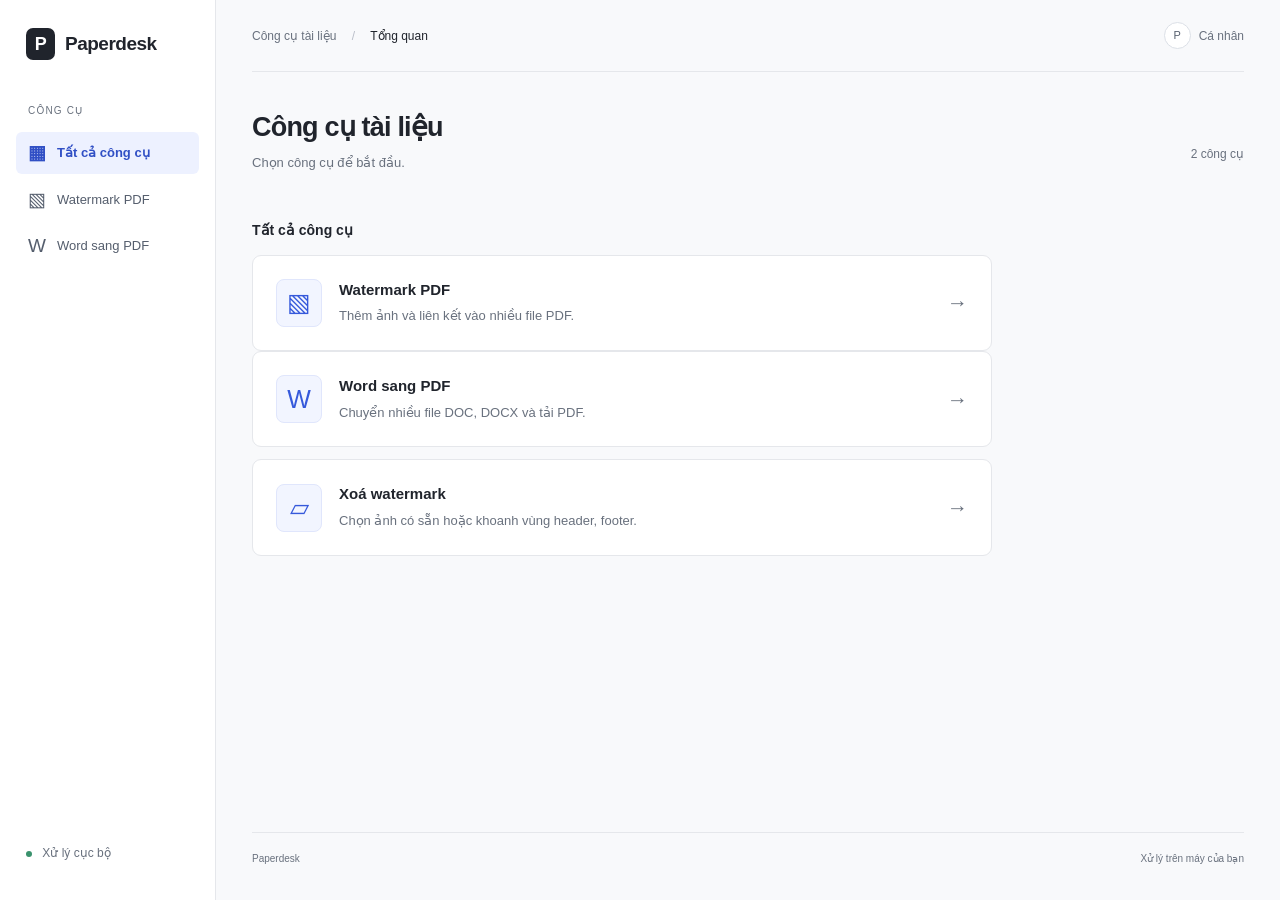
==== templates/index.html @ ab358ba9 "feat: add local batch Word to PDF conversion" ====
<!doctype html>
<html lang="vi"><head><meta charset="utf-8"><meta name="viewport" content="width=device-width, initial-scale=1"><title>Paperdesk · Công cụ tài liệu</title><link rel="stylesheet" href="/static/style.css"></head>
<body><aside class="sidebar"><a class="brand" href="/"><span class="brand-mark">P</span><span>Paperdesk</span></a><div class="workspace">CÔNG CỤ</div><button id="nav-home" class="nav active"><span class="nav-icon">▦</span><span>Tất cả công cụ</span></button><button id="nav-watermark" class="nav"><span class="nav-icon">▧</span><span>Watermark PDF</span></button><button id="nav-word" class="nav"><span class="nav-icon">W</span><span>Word sang PDF</span></button><div class="side-bottom"><span class="dot"></span> Xử lý cục bộ</div></aside>
<main><header><span>Công cụ tài liệu <b>/</b> <span id="breadcrumb">Tổng quan</span></span><span class="local"><span class="avatar">P</span> Cá nhân</span></header>
<section id="dashboard"><div class="page-heading"><div><h1>Công cụ tài liệu</h1><p class="intro">Chọn công cụ để bắt đầu.</p></div><span class="count-label">2 công cụ</span></div><div class="section-title"><h2>Tất cả công cụ</h2></div><div class="tools"><button class="tool ready" id="open-watermark"><span class="tool-icon">▧</span><div class="tool-description"><h3>Watermark PDF</h3><p>Thêm ảnh và liên kết vào nhiều file PDF.</p></div><span class="tool-link" aria-hidden="true">→</span></button><button class="tool ready" id="open-word"><span class="tool-icon">W</span><div class="tool-description"><h3>Word sang PDF</h3><p>Chuyển nhiều file DOC, DOCX và tải PDF.</p></div><span class="tool-link" aria-hidden="true">→</span></button><a class="tool ready" href="/remove-watermark" style="margin-top:12px;text-decoration:none"><span class="tool-icon">▱</span><div class="tool-description"><h3>Xoá watermark</h3><p>Chọn ảnh có sẵn hoặc khoanh vùng header, footer.</p></div><span class="tool-link">→</span></a></div></section>
<section id="editor" hidden><button id="back" class="back">← Công cụ</button><h1>Watermark PDF</h1><p class="intro">Thêm watermark vào nhiều tài liệu trong một lần.</p><form id="watermark-form"><div class="editor-grid"><div class="left-stack"><div class="panel"><div class="panel-title"><span class="step">1</span><h2>Thêm tài liệu</h2><span id="file-count">Chưa có file</span></div><label class="drop" id="dropzone"><span class="upload-icon">↥</span><strong>Thả file PDF vào đây</strong><span>hoặc <u>chọn từ máy tính</u></span><small>Tối đa 100 PDF · 195 MB</small><input type="file" id="pdfs" accept="application/pdf,.pdf" multiple></label><div id="file-list" class="file-list"></div></div><div class="panel"><div class="panel-title"><span class="step">2</span><h2>Nội dung watermark</h2></div>
<div class="type-switch" role="group" aria-label="Loại watermark"><label><input type="radio" name="kind" value="image" checked> Ảnh / logo</label><label><input type="radio" name="kind" value="text"> Chữ</label></div>
<div id="text-settings" hidden><label class="field-label">Nội dung chữ<textarea name="text" rows="3" maxlength="300" placeholder="Ví dụ: TÀI LIỆU NỘI BỘ">tailieuchuan.vn</textarea></label><small>Tối đa 300 ký tự, 5 dòng. Hỗ trợ dấu tiếng Việt.</small><div class="fields text-options"><label>Kiểu chữ<select name="font"><option value="sans">Arial · Không chân</option><option value="serif">Times New Roman · Có chân</option><option value="mono">Courier New · Đơn cách</option></select></label><label>Độ đậm<select name="bold"><option value="false">Thông thường</option><option value="true">In đậm</option></select></label></div></div>
<div id="image-settings"><label class="image-upload"><span id="logo-placeholder">◈</span><img id="logo-thumb" alt="Ảnh watermark đã chọn" hidden><div><strong id="logo-name">Chọn ảnh watermark</strong><small>PNG, JPG, WebP · Tối đa 15 MB</small></div><input type="file" id="watermark" accept="image/png,image/jpeg,image/webp"></label><label class="check-row"><input type="checkbox" id="tint-toggle"> Đổi ảnh thành một màu <small>Giữ độ trong suốt của ảnh; không xóa nền JPG.</small></label></div>
<div class="fields color-row"><label>Màu watermark<input type="color" name="color" value="#808080"></label><div class="color-hint" id="color-hint">Màu dùng cho chữ hoặc ảnh bật đổi màu.</div></div></div><div class="panel"><div class="panel-title"><span class="step">3</span><h2>Tùy chỉnh watermark</h2><button type="button" id="reset" class="text-button">Đặt lại</button></div><div class="quick-recipes"><button type="button" id="recipe-diagonal">↗ Chữ nghiêng lặp như ảnh mẫu</button><button type="button" id="recipe-footer">▤ Logo chân trang</button></div>
<div class="fields"><label>Kiểu phân bố<select name="layout"><option value="single">Một watermark / trang</option><option value="tile">Lặp so le phủ trang</option></select></label><label>Lớp hiển thị<select name="layer"><option value="above">Trên nội dung</option><option value="below">Dưới nội dung</option></select></label>
<div class="full"><span class="field-label">Vị trí neo (watermark đơn)</span><div class="anchor-grid" role="group" aria-label="Vị trí watermark"><button type="button" data-position="top-left" aria-label="Trên trái" aria-pressed="false">↖</button><button type="button" data-position="top" aria-label="Trên giữa" aria-pressed="false">↑</button><button type="button" data-position="top-right" aria-label="Trên phải" aria-pressed="false">↗</button><button type="button" data-position="center-left" aria-label="Giữa trái" aria-pressed="false">←</button><button type="button" data-position="center" aria-label="Chính giữa" aria-pressed="false">●</button><button type="button" data-position="center-right" aria-label="Giữa phải" aria-pressed="false">→</button><button type="button" data-position="bottom-left" aria-label="Dưới trái" aria-pressed="false">↙</button><button type="button" data-position="bottom" aria-label="Dưới giữa" aria-pressed="true">↓</button><button type="button" data-position="bottom-right" aria-label="Dưới phải" aria-pressed="false">↘</button></div><input type="hidden" name="position" value="bottom"></div>
<label>Chiều rộng tối đa <output id="width-value">50%</output><input name="width" type="range" min="5" max="95" value="50"></label><label>Chiều cao tối đa <output id="height-value">10%</output><input name="height" type="range" min="1" max="80" value="10"></label>
<label>Độ trong suốt <output id="transparency-value">0%</output><input id="transparency" type="range" min="0" max="100" value="0"><input type="hidden" name="opacity" value="100"><small>0%: rõ hoàn toàn · 100%: ẩn hoàn toàn.</small></label>
<label>Góc nghiêng <output id="angle-value">0°</output><input name="angle" type="range" min="-180" max="180" step="1" value="0"><small>Góc dương: nghiêng lên về bên phải.</small></label>
<label>Dịch ngang (% trang)<input name="offset_x" type="number" min="-45" max="45" value="0" required><small>Âm: sang trái · Dương: sang phải.</small></label><label>Dịch dọc (% trang)<input name="offset_y" type="number" min="-45" max="45" value="0" required><small>Âm: lên trên · Dương: xuống dưới.</small></label>
<label>Cách mép trang (pt)<input name="margin" type="number" min="0" max="150" value="20" required></label><label>Tiền tố tên file<input name="prefix" value="[tailieuonthi.org]" maxlength="80"></label>
<div class="full fields" id="tile-settings" hidden><label>Khoảng trống ngang (% trang)<input name="spacing_x" type="number" min="5" max="100" value="20" required></label><label>Khoảng trống dọc (% trang)<input name="spacing_y" type="number" min="5" max="100" value="15" required></label></div>
<small class="full">Kích thước tính theo khung bao sau khi xoay, giữ tỷ lệ. Watermark đơn được giữ trong trang; chế độ lặp có thể cắt ở mép như ảnh mẫu. Lớp dưới có thể bị nền trắng/ảnh scan che khuất.</small>
<label>Trang áp dụng<select name="pages"><option value="all">Tất cả các trang</option><option value="odd">Trang lẻ (1, 3, 5…)</option><option value="even">Trang chẵn (2, 4, 6…)</option><option value="custom">Khoảng trang tùy chọn</option></select></label><label id="page-range-label" hidden>Khoảng trang<input name="page_range" placeholder="1-3, 5, 8-10" maxlength="300"><small>Đánh số từ 1 theo thứ tự PDF.</small></label><label class="full">Liên kết khi bấm vào watermark <span class="optional">Tùy chọn</span><input name="link" type="url" value="https://tailieuonthi.org/" placeholder="https://website-cua-ban.vn"><small>Để trống nếu không cần gắn liên kết.</small></label></div></div>
<div class="panel"><div class="panel-title"><h2>Mẫu watermark đã lưu</h2><span class="badge">Lưu trên máy</span></div><p class="preset-intro">Lưu cả cấu hình và logo để dùng lại. Không lưu file PDF.</p><div class="preset-controls"><select id="preset-select" aria-label="Mẫu watermark"><option value="">Chọn mẫu đã lưu…</option></select><button type="button" id="preset-apply" class="secondary">Áp dụng</button></div><label class="field-label">Tên mẫu<input id="preset-name" maxlength="80" placeholder="Ví dụ: Tài liệu ôn thi · chữ nghiêng"></label><div class="preset-actions"><button type="button" id="preset-save" class="secondary">Lưu mẫu mới</button><button type="button" id="preset-update" class="secondary">Cập nhật mẫu</button><button type="button" id="preset-delete" class="secondary danger">Xóa mẫu</button></div><div class="preset-actions"><button type="button" id="preset-export" class="text-button">↓ Xuất mẫu JSON</button><label class="import-label">↑ Nhập mẫu JSON<input type="file" id="preset-import" accept="application/json,.json"></label></div><small>Tối đa 30 mẫu · Kho mẫu tối đa 64 MB. Xóa mẫu không ảnh hưởng PDF đã xuất.</small></div>
</div><div class="right-stack"><div class="panel preview-panel"><div class="panel-title"><h2>Xem trước</h2><span class="preview-tag">PDF</span></div><div class="preview-controls"><select id="preview-file" aria-label="File xem trước"><option value="">Chưa chọn PDF</option></select><input id="page-number" type="number" min="1" value="1" aria-label="Trang xem trước"><button type="button" id="preview-button" class="secondary">Xem</button></div><div class="preview-area" id="preview-area"><div id="preview-empty"><p>Chưa có bản xem trước</p><small>Chọn PDF và watermark, sau đó bấm Xem.</small></div><img id="preview-image" alt="Trang PDF sau khi thêm watermark" hidden></div><small id="preview-note">Xem trước sử dụng đúng cấu hình xuất file.</small></div><div class="export-panel"><p>Áp dụng theo phạm vi trang đã chọn. File gốc được giữ nguyên.</p><button id="process-button" type="submit" class="primary">Xử lý & tải ZIP <span aria-hidden="true">↓</span></button><small>PDF có mật khẩu hoặc chữ ký số sẽ được báo lỗi riêng.</small></div></div></div><progress id="job-progress" max="1" value="0" aria-label="Số file đã hoàn tất" hidden style="width:100%;height:20px;margin-top:24px"></progress><div id="status" role="status" aria-live="polite" hidden></div><div id="results" class="panel" hidden></div></form></section><section id="word-editor" hidden><button id="word-back" class="back">← Công cụ</button><h1>Word sang PDF</h1><p class="intro">Chuyển một hoặc nhiều tài liệu Word thành PDF trên máy của bạn.</p><div class="panel"><div class="panel-title"><h2>Tài liệu Word</h2><span id="word-count">Chưa chọn file</span></div><p id="word-engine" role="status">Đang kiểm tra bộ chuyển đổi…</p><label class="drop" id="word-drop"><span class="upload-icon">↥</span><strong>Kéo file Word vào đây</strong><span>hoặc <u>Chọn file</u></span><small>DOC, DOCX · Tối đa 100 file · 195 MB</small><input type="file" id="word-files" accept=".doc,.docx" multiple></label><div id="word-list" class="file-list"></div><button id="word-clear" class="secondary" type="button">Bỏ tất cả</button></div><div class="export-panel"><p>File gốc được giữ nguyên. Bố cục có thể thay đổi nếu máy thiếu font của tài liệu.</p><button id="word-start" class="primary" type="button" disabled>Chuyển sang PDF ↓</button><p id="word-status" role="status" aria-live="polite"></p><progress id="word-progress" max="1" value="0" aria-label="File Word đã xử lý" hidden style="width:100%"></progress><div id="word-results" class="file-list"></div><div id="word-downloads" class="preset-actions"></div></div></section><footer><span>Paperdesk</span><span>Xử lý trên máy của bạn</span></footer></main><script src="/static/app.js"></script><script src="/static/word.js"></script></body></html>
---- static/style.css ----
:root{--ink:#20242c;--muted:#69717e;--line:#e5e7eb;--bg:#f8f9fb;--accent:#3659db}*{box-sizing:border-box}[hidden]{display:none!important}body{margin:0;background:var(--bg);color:var(--ink);font:14px -apple-system,BlinkMacSystemFont,"Segoe UI",sans-serif;line-height:1.5}button,input,select{font:inherit}button{cursor:pointer}button:disabled{opacity:.55;cursor:wait}a{color:var(--accent)}button,a,input,select{touch-action:manipulation}button:focus-visible,a:focus-visible{outline:3px solid #a7b7f9;outline-offset:3px}.sidebar{position:fixed;inset:0 auto 0 0;width:216px;background:#fff;border-right:1px solid var(--line);padding:28px 16px;display:flex;flex-direction:column;gap:5px}.brand{display:flex;align-items:center;gap:10px;text-decoration:none;color:var(--ink);font-size:19px;font-weight:650;letter-spacing:-.5px;padding:0 10px}.brand-mark{width:29px;height:32px;border-radius:7px;background:var(--ink);color:#fff;display:grid;place-items:center;font-size:18px}.workspace{font-size:10px;letter-spacing:1.2px;color:var(--muted);margin:38px 12px 9px}.nav{border:0;background:none;display:flex;align-items:center;gap:11px;text-align:left;padding:11px 12px;border-radius:6px;color:#555e6d;font-size:13px}.nav-icon{font-size:19px;line-height:1}.nav:hover{background:#f4f5f8}.nav.active{background:#edf1ff;color:#304fc5;font-weight:600}.side-bottom{margin-top:auto;color:var(--muted);font-size:12px;padding:10px}.dot{display:inline-block;width:6px;height:6px;background:#3a926d;border-radius:50%;margin-right:7px}main{margin-left:216px;padding:0 36px;max-width:1800px}header{height:72px;display:flex;justify-content:space-between;align-items:center;border-bottom:1px solid var(--line);color:var(--muted);font-size:12px}header b{font-weight:400;color:#b9bec8;margin:0 12px}#breadcrumb{color:var(--ink)}.local{display:flex;align-items:center;gap:8px;font-size:12px}.avatar{display:grid;place-items:center;width:27px;height:27px;border:1px solid #dce0e7;border-radius:50%;background:#fff;color:#555e6d;font-size:11px}h1{font-size:27px;letter-spacing:-.8px;font-weight:650;line-height:1.3;margin:0 0 8px}h2{font-size:14px;margin:0;font-weight:600}p{margin:0;line-height:1.6}.intro{color:var(--muted);font-size:13px;margin:0 0 25px}#dashboard{padding:38px 0;min-height:calc(100vh - 140px)}.page-heading{display:flex;justify-content:space-between;align-items:center}.count-label{font-size:12px;color:var(--muted)}.section-title{margin:21px 0 14px}.tools{max-width:740px}.tool{display:flex;align-items:center;gap:17px;width:100%;background:#fff;border:1px solid var(--line);border-radius:9px;padding:23px;text-align:left;color:var(--ink);transition:border-color .15s,box-shadow .15s}.tool:hover{border-color:#a8b8ef;box-shadow:0 3px 12px #20242c08}.tool-icon{width:46px;height:48px;display:grid;place-items:center;border:1px solid #e0e6fc;border-radius:8px;color:var(--accent);background:#f2f5ff;font-size:25px}.tool h3{font-size:15px;margin:0 0 5px;font-weight:600}.tool p{font-size:13px;color:var(--muted)}.tool-link{margin-left:auto;font-size:21px;color:var(--muted)}#editor{padding:24px 0}.back{background:none;border:0;color:var(--muted);font-size:12px;padding:0;margin:0 0 19px}.back:hover{color:var(--accent)}.editor-grid{display:grid;grid-template-columns:minmax(320px,.95fr) minmax(360px,1.2fr);gap:24px;align-items:start}.left-stack,.right-stack{display:flex;flex-direction:column;gap:16px}.right-stack{position:sticky;top:20px}.panel{border:1px solid var(--line);background:#fff;border-radius:9px;padding:20px}.panel-title{display:flex;align-items:center;gap:9px;margin-bottom:17px}.panel-title>span:last-child:not(.step){margin-left:auto;font-size:11px;color:var(--muted)}.step{display:grid;place-items:center;width:21px;height:21px;background:#f0f2f6;color:#555e6d;border-radius:5px;font-size:11px;font-weight:600}.drop{display:flex;flex-direction:column;align-items:center;gap:5px;padding:23px 12px;border:1px dashed #bfc8dc;background:#fbfcff;border-radius:7px;cursor:pointer}.drop:hover,.drop.drag{border-color:var(--accent);background:#f0f4ff}.upload-icon{font-size:25px;color:var(--accent);line-height:1;margin-bottom:8px}.drop strong{font-size:13px;font-weight:550}.drop>span:not(.upload-icon){font-size:12px;color:var(--muted)}u{color:var(--accent);text-underline-offset:3px}small{font-size:11px;color:var(--muted);line-height:1.6}.drop small{margin-top:7px}.drop input,.image-upload input{position:absolute;opacity:0;width:1px;height:1px}.drop:focus-within,.image-upload:focus-within{outline:3px solid #a7b7f9;outline-offset:2px}.file-list{max-height:190px;overflow:auto}.file-row{display:flex;align-items:center;gap:10px;font-size:12px;padding:11px 0;border-bottom:1px solid var(--line)}.name{flex:1;overflow:hidden;white-space:nowrap;text-overflow:ellipsis}.file-row small{white-space:nowrap}.file-row button{border:0;background:none;color:#69717e;font-size:20px;padding:0 5px}.image-upload{display:flex;align-items:center;gap:13px;padding:13px;border:1px solid var(--line);border-radius:6px;cursor:pointer}.image-upload:hover{border-color:#a8b8ef}.image-upload>span{display:grid;place-items:center;background:#f3f4f7;border-radius:5px;width:44px;height:44px;color:#677181;font-size:22px}.image-upload img{width:48px;height:48px;object-fit:contain}.image-upload>div{min-width:0}.image-upload strong{display:block;font-size:12px;font-weight:550;overflow-wrap:anywhere}.image-upload small{display:block;margin-top:3px}.fields{display:grid;grid-template-columns:1fr 1fr;gap:18px 16px}.fields label{font-size:12px;font-weight:500;min-width:0}.fields input:not([type=range]),select,.preview-controls input{width:100%;min-width:0;display:block;border:1px solid #dce0e7;border-radius:5px;background:#fff;color:var(--ink);padding:9px 10px;font-size:12px;margin-top:7px;min-height:37px}input:focus,select:focus{outline:2px solid #a7b7f9;outline-offset:1px}.fields input[type=range]{width:100%;display:block;accent-color:var(--accent);margin:16px 0 6px}output{float:right;color:var(--accent);font-size:11px}.full{grid-column:1/-1}.optional{float:right;font-size:10px;font-weight:400;color:var(--muted)}.fields small{display:block;margin-top:5px;font-weight:400}.text-button{margin-left:auto;border:0;background:none;color:var(--accent);font-size:11px;padding:4px}.preview-tag{border:1px solid var(--line);padding:2px 6px;border-radius:4px;font-size:10px}.preview-controls{display:flex;gap:8px;align-items:center;margin-bottom:15px}.preview-controls select{flex:1;width:0;margin:0}.preview-controls input{width:54px;margin:0}.secondary{border:1px solid #dce0e7;border-radius:5px;background:#fff;color:var(--ink);padding:8px 13px;font-size:12px;min-height:37px}.secondary:hover{background:#f4f5f8}.preview-area{background:#eff1f5;border:1px solid #e6e9ef;border-radius:5px;min-height:440px;display:grid;place-items:center;overflow:auto;padding:24px}.preview-area img{display:block;max-width:100%;max-height:620px;box-shadow:0 3px 14px #20242c17}#preview-empty{text-align:center}#preview-empty p{font-size:13px;color:#596273;margin-bottom:5px}#preview-note{display:block;margin-top:12px;text-align:center}.export-panel{background:#fff;border:1px solid var(--line);border-radius:9px;padding:18px 20px}.export-panel p{color:var(--muted);font-size:11px;margin-bottom:12px}.primary{width:100%;padding:12px 15px;border:1px solid #304fc5;border-radius:6px;background:var(--accent);color:#fff;font-size:13px;font-weight:550;text-align:left}.primary span{float:right;font-size:17px;line-height:1.2}.primary:hover{background:#294ac7}.export-panel>small{display:block;text-align:center;margin-top:10px;font-size:10px}#status{padding:14px 16px;background:#eff4ff;border:1px solid #d7e1fc;border-radius:6px;font-size:12px;line-height:1.7;margin-top:18px;overflow-wrap:anywhere}#status.error{background:#fff5f3;border-color:#f2d5ce;color:#9b3525}#results{margin-top:14px;font-size:12px;overflow-wrap:anywhere}#results p{padding:9px 0;border-bottom:1px solid var(--line)}.download{display:block;width:fit-content;margin-bottom:10px;font-size:12px;font-weight:550}progress{accent-color:var(--accent)}footer{display:flex;justify-content:space-between;gap:16px;border-top:1px solid var(--line);padding:18px 0 22px;color:var(--muted);font-size:10px}@media(min-width:1500px){main{padding:0 48px}.editor-grid{grid-template-columns:minmax(380px,520px) minmax(400px,1fr)}}@media(max-width:1100px){.sidebar{width:184px}main{margin-left:184px;padding:0 24px}.editor-grid{grid-template-columns:minmax(280px,1fr) minmax(300px,1fr);gap:16px}.panel{padding:16px}.fields{gap:16px 12px}.preview-area{min-height:380px;padding:15px}}@media(max-width:850px){.editor-grid{grid-template-columns:1fr}.right-stack{position:static}.preview-area{min-height:360px}}@media(max-width:600px){.sidebar{position:static;width:auto;padding:14px 16px;flex-direction:row;align-items:center;gap:7px;border-right:0;border-bottom:1px solid var(--line)}.brand{padding:0;font-size:17px}.brand-mark{width:25px;height:28px;font-size:15px}.workspace,.side-bottom,.nav-icon{display:none}.nav{padding:9px 8px;font-size:11px;white-space:nowrap}.nav:first-of-type{margin-left:auto}main{margin:0;padding:0 16px}header{height:56px;font-size:11px}.local{font-size:0;gap:0}header b{margin:0 8px}h1{font-size:24px}#dashboard{padding-top:28px;min-height:calc(100vh - 190px)}.tool{padding:18px;gap:12px}.tool p{font-size:12px}.tool h3{font-size:14px}.tool-icon{width:40px;min-width:40px;height:43px}.count-label{display:none}.panel{padding:16px}.fields{gap:17px 12px}.fields label{font-size:11px}.preview-area{min-height:340px}.page-heading .intro{margin-bottom:20px}.export-panel{padding:16px}.tool-description{min-width:0}}@media(prefers-reduced-motion:reduce){*{transition:none!important;scroll-behavior:auto!important}}
/* Extended watermark controls share the same compact form treatment. */
textarea,.field-label>input{display:block;width:100%;border:1px solid #dce0e7;border-radius:5px;padding:9px 10px;margin-top:7px;background:#fff;color:var(--ink);font:inherit;min-width:0}textarea{resize:vertical;min-height:82px;font-size:13px}textarea:focus{outline:2px solid #a7b7f9;outline-offset:1px}.field-label{display:block;font-size:12px;font-weight:500}.type-switch{display:flex;gap:6px;padding:4px;background:#f2f4f8;border-radius:6px;margin-bottom:16px}.type-switch label{flex:1;padding:7px 10px;border-radius:4px;font-size:12px;cursor:pointer}.type-switch label:has(input:checked){background:#fff;box-shadow:0 1px 3px #20242c12}.type-switch input,.check-row input{accent-color:var(--accent)}.text-options,.color-row{margin-top:16px}.check-row{display:block;margin-top:12px;font-size:12px}.check-row small{display:block;margin:4px 0 0 22px}.color-hint{font-size:11px;color:var(--muted);align-self:center;padding-top:17px}.fields input[type=color]{height:37px;padding:4px;cursor:pointer}.quick-recipes{display:flex;flex-wrap:wrap;gap:7px;margin-bottom:18px}.quick-recipes button{border:1px solid #dce0e7;border-radius:5px;padding:7px 9px;background:#fff;color:#4d5b75;font-size:11px}.quick-recipes button:hover{border-color:#a8b8ef;background:#f5f7ff}.anchor-grid{display:grid;grid-template-columns:repeat(3,34px);gap:5px;margin-top:9px}.anchor-grid button{height:32px;border:1px solid #dce0e7;border-radius:4px;background:white;color:#69717e}.anchor-grid button[aria-pressed=true]{background:#edf1ff;border-color:var(--accent);color:var(--accent)}.preset-intro{font-size:12px;color:var(--muted);margin-bottom:13px}.preset-controls{display:flex;gap:8px;margin-bottom:15px}.preset-controls select{flex:1;width:0;margin:0}.preset-actions{display:flex;flex-wrap:wrap;gap:8px;margin:12px 0}.preset-actions .text-button{margin-left:0}.danger{color:#a33c32}.import-label{display:inline-flex;align-items:center;font-size:11px;color:var(--accent);cursor:pointer;padding:4px}.import-label input{width:1px;height:1px;opacity:0;position:absolute}.import-label:focus-within{outline:2px solid #a7b7f9}.badge{border:1px solid var(--line);border-radius:4px;padding:2px 6px;font-size:10px}
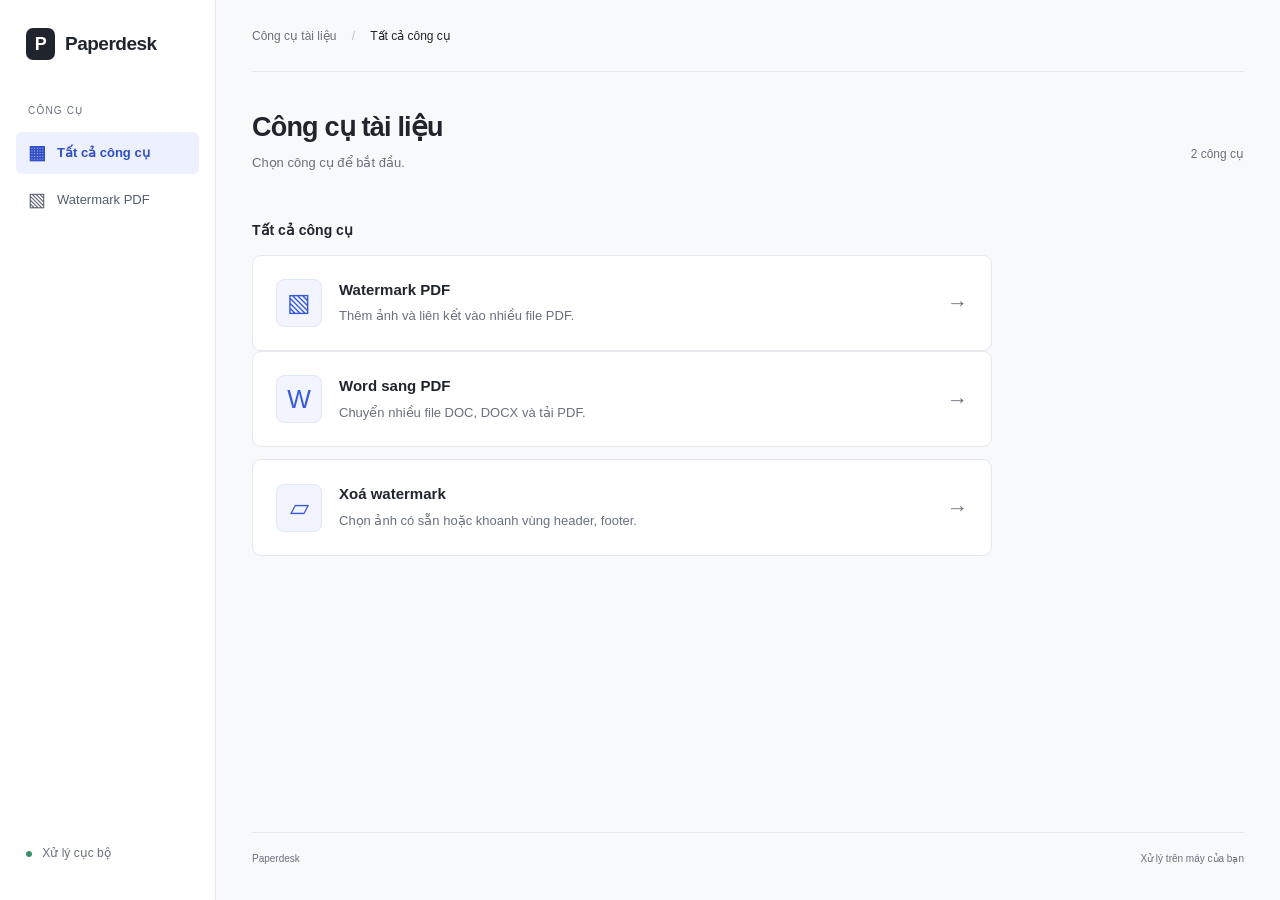
==== commit c8583944: "Clarify desktop watermark controls and action states" ====
--- a/templates/index.html
+++ b/templates/index.html
@@ -1,22 +1,22 @@
 <!doctype html>
 <html lang="vi"><head><meta charset="utf-8"><meta name="viewport" content="width=device-width, initial-scale=1"><title>Paperdesk · Công cụ tài liệu</title><link rel="stylesheet" href="/static/style.css"></head>
-<body><aside class="sidebar"><a class="brand" href="/"><span class="brand-mark">P</span><span>Paperdesk</span></a><div class="workspace">CÔNG CỤ</div><button id="nav-home" class="nav active"><span class="nav-icon">▦</span><span>Tất cả công cụ</span></button><button id="nav-watermark" class="nav"><span class="nav-icon">▧</span><span>Watermark PDF</span></button><button id="nav-word" class="nav"><span class="nav-icon">W</span><span>Word sang PDF</span></button><div class="side-bottom"><span class="dot"></span> Xử lý cục bộ</div></aside>
-<main><header><span>Công cụ tài liệu <b>/</b> <span id="breadcrumb">Tổng quan</span></span><span class="local"><span class="avatar">P</span> Cá nhân</span></header>
+<body><aside class="sidebar"><a class="brand" href="/"><span class="brand-mark">P</span><span>Paperdesk</span></a><div class="workspace">CÔNG CỤ</div><button id="nav-home" class="nav active"><span class="nav-icon">▦</span><span>Tất cả công cụ</span></button><button id="nav-watermark" class="nav"><span class="nav-icon">▧</span><span>Watermark PDF</span></button><div class="side-bottom"><span class="dot"></span> Xử lý cục bộ</div></aside>
+<main><header><span>Công cụ tài liệu <b>/</b> <span id="breadcrumb">Tất cả công cụ</span></span></header>
 <section id="dashboard"><div class="page-heading"><div><h1>Công cụ tài liệu</h1><p class="intro">Chọn công cụ để bắt đầu.</p></div><span class="count-label">2 công cụ</span></div><div class="section-title"><h2>Tất cả công cụ</h2></div><div class="tools"><button class="tool ready" id="open-watermark"><span class="tool-icon">▧</span><div class="tool-description"><h3>Watermark PDF</h3><p>Thêm ảnh và liên kết vào nhiều file PDF.</p></div><span class="tool-link" aria-hidden="true">→</span></button><button class="tool ready" id="open-word"><span class="tool-icon">W</span><div class="tool-description"><h3>Word sang PDF</h3><p>Chuyển nhiều file DOC, DOCX và tải PDF.</p></div><span class="tool-link" aria-hidden="true">→</span></button><a class="tool ready" href="/remove-watermark" style="margin-top:12px;text-decoration:none"><span class="tool-icon">▱</span><div class="tool-description"><h3>Xoá watermark</h3><p>Chọn ảnh có sẵn hoặc khoanh vùng header, footer.</p></div><span class="tool-link">→</span></a></div></section>
-<section id="editor" hidden><button id="back" class="back">← Công cụ</button><h1>Watermark PDF</h1><p class="intro">Thêm watermark vào nhiều tài liệu trong một lần.</p><form id="watermark-form"><div class="editor-grid"><div class="left-stack"><div class="panel"><div class="panel-title"><span class="step">1</span><h2>Thêm tài liệu</h2><span id="file-count">Chưa có file</span></div><label class="drop" id="dropzone"><span class="upload-icon">↥</span><strong>Thả file PDF vào đây</strong><span>hoặc <u>chọn từ máy tính</u></span><small>Tối đa 100 PDF · 195 MB</small><input type="file" id="pdfs" accept="application/pdf,.pdf" multiple></label><div id="file-list" class="file-list"></div></div><div class="panel"><div class="panel-title"><span class="step">2</span><h2>Nội dung watermark</h2></div>
-<div class="type-switch" role="group" aria-label="Loại watermark"><label><input type="radio" name="kind" value="image" checked> Ảnh / logo</label><label><input type="radio" name="kind" value="text"> Chữ</label></div>
-<div id="text-settings" hidden><label class="field-label">Nội dung chữ<textarea name="text" rows="3" maxlength="300" placeholder="Ví dụ: TÀI LIỆU NỘI BỘ">tailieuchuan.vn</textarea></label><small>Tối đa 300 ký tự, 5 dòng. Hỗ trợ dấu tiếng Việt.</small><div class="fields text-options"><label>Kiểu chữ<select name="font"><option value="sans">Arial · Không chân</option><option value="serif">Times New Roman · Có chân</option><option value="mono">Courier New · Đơn cách</option></select></label><label>Độ đậm<select name="bold"><option value="false">Thông thường</option><option value="true">In đậm</option></select></label></div></div>
-<div id="image-settings"><label class="image-upload"><span id="logo-placeholder">◈</span><img id="logo-thumb" alt="Ảnh watermark đã chọn" hidden><div><strong id="logo-name">Chọn ảnh watermark</strong><small>PNG, JPG, WebP · Tối đa 15 MB</small></div><input type="file" id="watermark" accept="image/png,image/jpeg,image/webp"></label><label class="check-row"><input type="checkbox" id="tint-toggle"> Đổi ảnh thành một màu <small>Giữ độ trong suốt của ảnh; không xóa nền JPG.</small></label></div>
-<div class="fields color-row"><label>Màu watermark<input type="color" name="color" value="#808080"></label><div class="color-hint" id="color-hint">Màu dùng cho chữ hoặc ảnh bật đổi màu.</div></div></div><div class="panel"><div class="panel-title"><span class="step">3</span><h2>Tùy chỉnh watermark</h2><button type="button" id="reset" class="text-button">Đặt lại</button></div><div class="quick-recipes"><button type="button" id="recipe-diagonal">↗ Chữ nghiêng lặp như ảnh mẫu</button><button type="button" id="recipe-footer">▤ Logo chân trang</button></div>
-<div class="fields"><label>Kiểu phân bố<select name="layout"><option value="single">Một watermark / trang</option><option value="tile">Lặp so le phủ trang</option></select></label><label>Lớp hiển thị<select name="layer"><option value="above">Trên nội dung</option><option value="below">Dưới nội dung</option></select></label>
-<div class="full"><span class="field-label">Vị trí neo (watermark đơn)</span><div class="anchor-grid" role="group" aria-label="Vị trí watermark"><button type="button" data-position="top-left" aria-label="Trên trái" aria-pressed="false">↖</button><button type="button" data-position="top" aria-label="Trên giữa" aria-pressed="false">↑</button><button type="button" data-position="top-right" aria-label="Trên phải" aria-pressed="false">↗</button><button type="button" data-position="center-left" aria-label="Giữa trái" aria-pressed="false">←</button><button type="button" data-position="center" aria-label="Chính giữa" aria-pressed="false">●</button><button type="button" data-position="center-right" aria-label="Giữa phải" aria-pressed="false">→</button><button type="button" data-position="bottom-left" aria-label="Dưới trái" aria-pressed="false">↙</button><button type="button" data-position="bottom" aria-label="Dưới giữa" aria-pressed="true">↓</button><button type="button" data-position="bottom-right" aria-label="Dưới phải" aria-pressed="false">↘</button></div><input type="hidden" name="position" value="bottom"></div>
-<label>Chiều rộng tối đa <output id="width-value">50%</output><input name="width" type="range" min="5" max="95" value="50"></label><label>Chiều cao tối đa <output id="height-value">10%</output><input name="height" type="range" min="1" max="80" value="10"></label>
-<label>Độ trong suốt <output id="transparency-value">0%</output><input id="transparency" type="range" min="0" max="100" value="0"><input type="hidden" name="opacity" value="100"><small>0%: rõ hoàn toàn · 100%: ẩn hoàn toàn.</small></label>
-<label>Góc nghiêng <output id="angle-value">0°</output><input name="angle" type="range" min="-180" max="180" step="1" value="0"><small>Góc dương: nghiêng lên về bên phải.</small></label>
-<label>Dịch ngang (% trang)<input name="offset_x" type="number" min="-45" max="45" value="0" required><small>Âm: sang trái · Dương: sang phải.</small></label><label>Dịch dọc (% trang)<input name="offset_y" type="number" min="-45" max="45" value="0" required><small>Âm: lên trên · Dương: xuống dưới.</small></label>
-<label>Cách mép trang (pt)<input name="margin" type="number" min="0" max="150" value="20" required></label><label>Tiền tố tên file<input name="prefix" value="[tailieuonthi.org]" maxlength="80"></label>
+<section id="editor" hidden><button id="back" class="back">← Công cụ</button><h1>Watermark PDF</h1><p class="intro">Thêm watermark vào nhiều tài liệu trong một lần.</p><form id="watermark-form"><div class="editor-grid"><div class="left-stack"><div class="panel"><div class="panel-title"><span class="step">1</span><h2>Tài liệu PDF</h2><span id="file-count">Chưa chọn file</span></div><label class="drop" id="dropzone"><span class="upload-icon">↥</span><strong>Kéo PDF vào đây</strong><span>hoặc <u>Chọn file</u></span><small>Tối đa 100 PDF · 195 MB</small><input type="file" id="pdfs" accept="application/pdf,.pdf" multiple></label><div id="file-list" class="file-list"></div></div><div class="panel"><div class="panel-title"><span class="step">2</span><h2>Watermark</h2></div>
+<div class="type-switch" role="group" aria-label="Loại watermark"><label><input type="radio" name="kind" value="image" checked> Ảnh</label><label><input type="radio" name="kind" value="text"> Chữ</label></div>
+<div id="text-settings" hidden><label class="field-label">Nội dung chữ<textarea name="text" rows="3" maxlength="300" placeholder="Ví dụ: TÀI LIỆU NỘI BỘ">tailieuchuan.vn</textarea></label><small>Tối đa 300 ký tự · 5 dòng</small><div class="fields text-options"><label>Kiểu chữ<select name="font"><option value="sans">Arial</option><option value="serif">Times New Roman</option><option value="mono">Courier New</option></select></label><label>Nét chữ<select name="bold"><option value="false">Thường</option><option value="true">In đậm</option></select></label></div></div>
+<div id="image-settings"><label class="image-upload"><span id="logo-placeholder">◈</span><img id="logo-thumb" alt="Ảnh watermark đã chọn" hidden><div><strong id="logo-name">Chọn ảnh watermark</strong><small>PNG, JPG, WebP · Tối đa 15 MB</small></div><input type="file" id="watermark" accept="image/png,image/jpeg,image/webp"></label><label class="check-row"><input type="checkbox" id="tint-toggle"> Đổi màu ảnh <small>Giữ nền trong suốt của ảnh.</small></label></div>
+<div class="fields color-row"><label>Màu<input type="color" name="color" value="#808080"></label><div class="color-hint" id="color-hint">Màu dùng cho chữ hoặc ảnh bật đổi màu.</div></div></div><div class="panel"><div class="panel-title"><span class="step">3</span><h2>Hiển thị</h2><button type="button" id="reset" class="text-button">Đặt lại</button></div><div class="quick-recipes"><button type="button" id="recipe-diagonal">Chữ phủ trang</button><button type="button" id="recipe-footer">Logo chân trang</button></div>
+<div class="fields"><label>Cách đặt<select name="layout"><option value="single">Một vị trí</option><option value="tile">Lặp phủ trang</option></select></label>
+<div class="full"><span class="field-label">Vị trí</span><div class="anchor-grid" role="group" aria-label="Vị trí watermark"><button type="button" data-position="top-left" aria-label="Trên trái" aria-pressed="false">↖</button><button type="button" data-position="top" aria-label="Trên giữa" aria-pressed="false">↑</button><button type="button" data-position="top-right" aria-label="Trên phải" aria-pressed="false">↗</button><button type="button" data-position="center-left" aria-label="Giữa trái" aria-pressed="false">←</button><button type="button" data-position="center" aria-label="Chính giữa" aria-pressed="false">●</button><button type="button" data-position="center-right" aria-label="Giữa phải" aria-pressed="false">→</button><button type="button" data-position="bottom-left" aria-label="Dưới trái" aria-pressed="false">↙</button><button type="button" data-position="bottom" aria-label="Dưới giữa" aria-pressed="true">↓</button><button type="button" data-position="bottom-right" aria-label="Dưới phải" aria-pressed="false">↘</button></div><input type="hidden" name="position" value="bottom"></div>
+<label>Rộng tối đa <output id="width-value">50%</output><input name="width" type="range" min="5" max="95" value="50"></label><label>Cao tối đa <output id="height-value">10%</output><input name="height" type="range" min="1" max="80" value="10"></label>
+<label>Độ mờ <output id="transparency-value">0%</output><input id="transparency" type="range" min="0" max="100" value="0"><input type="hidden" name="opacity" value="100"><small>0% rõ · 100% ẩn</small></label>
+<label>Góc nghiêng <output id="angle-value">0°</output><input name="angle" type="range" min="-180" max="180" step="1" value="0"></label>
+
+
 <div class="full fields" id="tile-settings" hidden><label>Khoảng trống ngang (% trang)<input name="spacing_x" type="number" min="5" max="100" value="20" required></label><label>Khoảng trống dọc (% trang)<input name="spacing_y" type="number" min="5" max="100" value="15" required></label></div>
-<small class="full">Kích thước tính theo khung bao sau khi xoay, giữ tỷ lệ. Watermark đơn được giữ trong trang; chế độ lặp có thể cắt ở mép như ảnh mẫu. Lớp dưới có thể bị nền trắng/ảnh scan che khuất.</small>
-<label>Trang áp dụng<select name="pages"><option value="all">Tất cả các trang</option><option value="odd">Trang lẻ (1, 3, 5…)</option><option value="even">Trang chẵn (2, 4, 6…)</option><option value="custom">Khoảng trang tùy chọn</option></select></label><label id="page-range-label" hidden>Khoảng trang<input name="page_range" placeholder="1-3, 5, 8-10" maxlength="300"><small>Đánh số từ 1 theo thứ tự PDF.</small></label><label class="full">Liên kết khi bấm vào watermark <span class="optional">Tùy chọn</span><input name="link" type="url" value="https://tailieuonthi.org/" placeholder="https://website-cua-ban.vn"><small>Để trống nếu không cần gắn liên kết.</small></label></div></div>
-<div class="panel"><div class="panel-title"><h2>Mẫu watermark đã lưu</h2><span class="badge">Lưu trên máy</span></div><p class="preset-intro">Lưu cả cấu hình và logo để dùng lại. Không lưu file PDF.</p><div class="preset-controls"><select id="preset-select" aria-label="Mẫu watermark"><option value="">Chọn mẫu đã lưu…</option></select><button type="button" id="preset-apply" class="secondary">Áp dụng</button></div><label class="field-label">Tên mẫu<input id="preset-name" maxlength="80" placeholder="Ví dụ: Tài liệu ôn thi · chữ nghiêng"></label><div class="preset-actions"><button type="button" id="preset-save" class="secondary">Lưu mẫu mới</button><button type="button" id="preset-update" class="secondary">Cập nhật mẫu</button><button type="button" id="preset-delete" class="secondary danger">Xóa mẫu</button></div><div class="preset-actions"><button type="button" id="preset-export" class="text-button">↓ Xuất mẫu JSON</button><label class="import-label">↑ Nhập mẫu JSON<input type="file" id="preset-import" accept="application/json,.json"></label></div><small>Tối đa 30 mẫu · Kho mẫu tối đa 64 MB. Xóa mẫu không ảnh hưởng PDF đã xuất.</small></div>
-</div><div class="right-stack"><div class="panel preview-panel"><div class="panel-title"><h2>Xem trước</h2><span class="preview-tag">PDF</span></div><div class="preview-controls"><select id="preview-file" aria-label="File xem trước"><option value="">Chưa chọn PDF</option></select><input id="page-number" type="number" min="1" value="1" aria-label="Trang xem trước"><button type="button" id="preview-button" class="secondary">Xem</button></div><div class="preview-area" id="preview-area"><div id="preview-empty"><p>Chưa có bản xem trước</p><small>Chọn PDF và watermark, sau đó bấm Xem.</small></div><img id="preview-image" alt="Trang PDF sau khi thêm watermark" hidden></div><small id="preview-note">Xem trước sử dụng đúng cấu hình xuất file.</small></div><div class="export-panel"><p>Áp dụng theo phạm vi trang đã chọn. File gốc được giữ nguyên.</p><button id="process-button" type="submit" class="primary">Xử lý & tải ZIP <span aria-hidden="true">↓</span></button><small>PDF có mật khẩu hoặc chữ ký số sẽ được báo lỗi riêng.</small></div></div></div><progress id="job-progress" max="1" value="0" aria-label="Số file đã hoàn tất" hidden style="width:100%;height:20px;margin-top:24px"></progress><div id="status" role="status" aria-live="polite" hidden></div><div id="results" class="panel" hidden></div></form></section><section id="word-editor" hidden><button id="word-back" class="back">← Công cụ</button><h1>Word sang PDF</h1><p class="intro">Chuyển một hoặc nhiều tài liệu Word thành PDF trên máy của bạn.</p><div class="panel"><div class="panel-title"><h2>Tài liệu Word</h2><span id="word-count">Chưa chọn file</span></div><p id="word-engine" role="status">Đang kiểm tra bộ chuyển đổi…</p><label class="drop" id="word-drop"><span class="upload-icon">↥</span><strong>Kéo file Word vào đây</strong><span>hoặc <u>Chọn file</u></span><small>DOC, DOCX · Tối đa 100 file · 195 MB</small><input type="file" id="word-files" accept=".doc,.docx" multiple></label><div id="word-list" class="file-list"></div><button id="word-clear" class="secondary" type="button">Bỏ tất cả</button></div><div class="export-panel"><p>File gốc được giữ nguyên. Bố cục có thể thay đổi nếu máy thiếu font của tài liệu.</p><button id="word-start" class="primary" type="button" disabled>Chuyển sang PDF ↓</button><p id="word-status" role="status" aria-live="polite"></p><progress id="word-progress" max="1" value="0" aria-label="File Word đã xử lý" hidden style="width:100%"></progress><div id="word-results" class="file-list"></div><div id="word-downloads" class="preset-actions"></div></div></section><footer><span>Paperdesk</span><span>Xử lý trên máy của bạn</span></footer></main><script src="/static/app.js"></script><script src="/static/word.js"></script></body></html>
+
+<label>Trang áp dụng<select name="pages"><option value="all">Tất cả</option><option value="odd">Trang lẻ</option><option value="even">Trang chẵn</option><option value="custom">Tùy chọn</option></select></label><label id="page-range-label" hidden>Khoảng trang<input name="page_range" placeholder="1-3, 5, 8-10" maxlength="300"><small>Đánh số từ 1 theo thứ tự PDF.</small></label><label class="full">Liên kết <span class="optional">Tùy chọn</span><input name="link" type="url" value="https://tailieuonthi.org/" placeholder="https://website-cua-ban.vn"></label></div><details class="advanced"><summary>Tùy chọn nâng cao</summary><div class="fields"><label>Lớp hiển thị<select name="layer"><option value="above">Trên nội dung</option><option value="below">Dưới nội dung</option></select></label><label>Dịch ngang (% trang)<input name="offset_x" type="number" min="-45" max="45" value="0" required></label><label>Dịch dọc (% trang)<input name="offset_y" type="number" min="-45" max="45" value="0" required></label><label>Cách mép trang (pt)<input name="margin" type="number" min="0" max="150" value="20" required></label><label>Tiền tố tên file<input name="prefix" value="[tailieuonthi.org]" maxlength="80"></label><small class="full">Lớp dưới có thể bị nền trang che khuất. Chế độ lặp có thể cắt watermark ở mép.</small></div></details></div>
+<details class="panel saved-presets"><summary>Mẫu đã lưu</summary><div class="disclosure-body"><p class="preset-intro">Dùng lại cấu hình và ảnh watermark.</p><div class="preset-controls"><select id="preset-select" aria-label="Mẫu watermark"><option value="">Chọn mẫu…</option></select><button type="button" id="preset-apply" class="secondary">Áp dụng</button></div><label class="field-label">Tên mẫu<input id="preset-name" maxlength="80" placeholder="Nhập tên mẫu"></label><div class="preset-actions"><button type="button" id="preset-save" class="secondary">Lưu thành mẫu mới</button><button type="button" id="preset-update" class="secondary">Lưu thay đổi</button><button type="button" id="preset-delete" class="secondary danger">Xóa</button></div><div class="preset-actions"><button type="button" id="preset-export" class="text-button">Xuất mẫu</button><label class="import-label">Nhập mẫu<input type="file" id="preset-import" accept="application/json,.json"></label></div><small>Tối đa 30 mẫu · Không lưu PDF</small></div></details>
+</div><div class="right-stack"><div class="panel preview-panel"><div class="panel-title"><h2>Xem trước</h2><span class="preview-tag">PDF</span></div><div class="preview-controls"><select id="preview-file" aria-label="File xem trước"><option value="">Chưa chọn PDF</option></select><label class="page-control">Trang<input id="page-number" type="number" min="1" value="1" aria-label="Trang xem trước"></label><button type="button" id="preview-button" class="secondary">Cập nhật</button></div><div class="preview-area" id="preview-area"><div id="preview-empty"><p>Chưa có bản xem trước</p><small>Chọn PDF và watermark, sau đó chọn Cập nhật.</small></div><img id="preview-image" alt="Trang PDF sau khi thêm watermark" hidden></div><small id="preview-note">Chọn tài liệu để xem trước.</small></div><div class="export-panel"><div id="status" role="status" aria-live="polite" hidden></div><p>File gốc được giữ nguyên.</p><p id="action-hint" class="action-hint">Thêm PDF và chọn ảnh watermark để bắt đầu.</p><button id="process-button" type="submit" class="primary">Tạo PDF <span aria-hidden="true">↓</span></button><small>Kết quả tải về dạng ZIP.</small></div></div></div><progress id="job-progress" max="1" value="0" aria-label="Số file đã hoàn tất" hidden style="width:100%;height:20px;margin-top:24px"></progress><div id="results" class="panel" hidden></div></form></section><footer><span>Paperdesk</span><span>Xử lý trên máy của bạn</span></footer></main><script src="/static/app.js"></script></body></html>
--- a/static/style.css
+++ b/static/style.css
@@ -1,3 +1,7 @@
 :root{--ink:#20242c;--muted:#69717e;--line:#e5e7eb;--bg:#f8f9fb;--accent:#3659db}*{box-sizing:border-box}[hidden]{display:none!important}body{margin:0;background:var(--bg);color:var(--ink);font:14px -apple-system,BlinkMacSystemFont,"Segoe UI",sans-serif;line-height:1.5}button,input,select{font:inherit}button{cursor:pointer}button:disabled{opacity:.55;cursor:wait}a{color:var(--accent)}button,a,input,select{touch-action:manipulation}button:focus-visible,a:focus-visible{outline:3px solid #a7b7f9;outline-offset:3px}.sidebar{position:fixed;inset:0 auto 0 0;width:216px;background:#fff;border-right:1px solid var(--line);padding:28px 16px;display:flex;flex-direction:column;gap:5px}.brand{display:flex;align-items:center;gap:10px;text-decoration:none;color:var(--ink);font-size:19px;font-weight:650;letter-spacing:-.5px;padding:0 10px}.brand-mark{width:29px;height:32px;border-radius:7px;background:var(--ink);color:#fff;display:grid;place-items:center;font-size:18px}.workspace{font-size:10px;letter-spacing:1.2px;color:var(--muted);margin:38px 12px 9px}.nav{border:0;background:none;display:flex;align-items:center;gap:11px;text-align:left;padding:11px 12px;border-radius:6px;color:#555e6d;font-size:13px}.nav-icon{font-size:19px;line-height:1}.nav:hover{background:#f4f5f8}.nav.active{background:#edf1ff;color:#304fc5;font-weight:600}.side-bottom{margin-top:auto;color:var(--muted);font-size:12px;padding:10px}.dot{display:inline-block;width:6px;height:6px;background:#3a926d;border-radius:50%;margin-right:7px}main{margin-left:216px;padding:0 36px;max-width:1800px}header{height:72px;display:flex;justify-content:space-between;align-items:center;border-bottom:1px solid var(--line);color:var(--muted);font-size:12px}header b{font-weight:400;color:#b9bec8;margin:0 12px}#breadcrumb{color:var(--ink)}.local{display:flex;align-items:center;gap:8px;font-size:12px}.avatar{display:grid;place-items:center;width:27px;height:27px;border:1px solid #dce0e7;border-radius:50%;background:#fff;color:#555e6d;font-size:11px}h1{font-size:27px;letter-spacing:-.8px;font-weight:650;line-height:1.3;margin:0 0 8px}h2{font-size:14px;margin:0;font-weight:600}p{margin:0;line-height:1.6}.intro{color:var(--muted);font-size:13px;margin:0 0 25px}#dashboard{padding:38px 0;min-height:calc(100vh - 140px)}.page-heading{display:flex;justify-content:space-between;align-items:center}.count-label{font-size:12px;color:var(--muted)}.section-title{margin:21px 0 14px}.tools{max-width:740px}.tool{display:flex;align-items:center;gap:17px;width:100%;background:#fff;border:1px solid var(--line);border-radius:9px;padding:23px;text-align:left;color:var(--ink);transition:border-color .15s,box-shadow .15s}.tool:hover{border-color:#a8b8ef;box-shadow:0 3px 12px #20242c08}.tool-icon{width:46px;height:48px;display:grid;place-items:center;border:1px solid #e0e6fc;border-radius:8px;color:var(--accent);background:#f2f5ff;font-size:25px}.tool h3{font-size:15px;margin:0 0 5px;font-weight:600}.tool p{font-size:13px;color:var(--muted)}.tool-link{margin-left:auto;font-size:21px;color:var(--muted)}#editor{padding:24px 0}.back{background:none;border:0;color:var(--muted);font-size:12px;padding:0;margin:0 0 19px}.back:hover{color:var(--accent)}.editor-grid{display:grid;grid-template-columns:minmax(320px,.95fr) minmax(360px,1.2fr);gap:24px;align-items:start}.left-stack,.right-stack{display:flex;flex-direction:column;gap:16px}.right-stack{position:sticky;top:20px}.panel{border:1px solid var(--line);background:#fff;border-radius:9px;padding:20px}.panel-title{display:flex;align-items:center;gap:9px;margin-bottom:17px}.panel-title>span:last-child:not(.step){margin-left:auto;font-size:11px;color:var(--muted)}.step{display:grid;place-items:center;width:21px;height:21px;background:#f0f2f6;color:#555e6d;border-radius:5px;font-size:11px;font-weight:600}.drop{display:flex;flex-direction:column;align-items:center;gap:5px;padding:23px 12px;border:1px dashed #bfc8dc;background:#fbfcff;border-radius:7px;cursor:pointer}.drop:hover,.drop.drag{border-color:var(--accent);background:#f0f4ff}.upload-icon{font-size:25px;color:var(--accent);line-height:1;margin-bottom:8px}.drop strong{font-size:13px;font-weight:550}.drop>span:not(.upload-icon){font-size:12px;color:var(--muted)}u{color:var(--accent);text-underline-offset:3px}small{font-size:11px;color:var(--muted);line-height:1.6}.drop small{margin-top:7px}.drop input,.image-upload input{position:absolute;opacity:0;width:1px;height:1px}.drop:focus-within,.image-upload:focus-within{outline:3px solid #a7b7f9;outline-offset:2px}.file-list{max-height:190px;overflow:auto}.file-row{display:flex;align-items:center;gap:10px;font-size:12px;padding:11px 0;border-bottom:1px solid var(--line)}.name{flex:1;overflow:hidden;white-space:nowrap;text-overflow:ellipsis}.file-row small{white-space:nowrap}.file-row button{border:0;background:none;color:#69717e;font-size:20px;padding:0 5px}.image-upload{display:flex;align-items:center;gap:13px;padding:13px;border:1px solid var(--line);border-radius:6px;cursor:pointer}.image-upload:hover{border-color:#a8b8ef}.image-upload>span{display:grid;place-items:center;background:#f3f4f7;border-radius:5px;width:44px;height:44px;color:#677181;font-size:22px}.image-upload img{width:48px;height:48px;object-fit:contain}.image-upload>div{min-width:0}.image-upload strong{display:block;font-size:12px;font-weight:550;overflow-wrap:anywhere}.image-upload small{display:block;margin-top:3px}.fields{display:grid;grid-template-columns:1fr 1fr;gap:18px 16px}.fields label{font-size:12px;font-weight:500;min-width:0}.fields input:not([type=range]),select,.preview-controls input{width:100%;min-width:0;display:block;border:1px solid #dce0e7;border-radius:5px;background:#fff;color:var(--ink);padding:9px 10px;font-size:12px;margin-top:7px;min-height:37px}input:focus,select:focus{outline:2px solid #a7b7f9;outline-offset:1px}.fields input[type=range]{width:100%;display:block;accent-color:var(--accent);margin:16px 0 6px}output{float:right;color:var(--accent);font-size:11px}.full{grid-column:1/-1}.optional{float:right;font-size:10px;font-weight:400;color:var(--muted)}.fields small{display:block;margin-top:5px;font-weight:400}.text-button{margin-left:auto;border:0;background:none;color:var(--accent);font-size:11px;padding:4px}.preview-tag{border:1px solid var(--line);padding:2px 6px;border-radius:4px;font-size:10px}.preview-controls{display:flex;gap:8px;align-items:center;margin-bottom:15px}.preview-controls select{flex:1;width:0;margin:0}.preview-controls input{width:54px;margin:0}.secondary{border:1px solid #dce0e7;border-radius:5px;background:#fff;color:var(--ink);padding:8px 13px;font-size:12px;min-height:37px}.secondary:hover{background:#f4f5f8}.preview-area{background:#eff1f5;border:1px solid #e6e9ef;border-radius:5px;min-height:440px;display:grid;place-items:center;overflow:auto;padding:24px}.preview-area img{display:block;max-width:100%;max-height:620px;box-shadow:0 3px 14px #20242c17}#preview-empty{text-align:center}#preview-empty p{font-size:13px;color:#596273;margin-bottom:5px}#preview-note{display:block;margin-top:12px;text-align:center}.export-panel{background:#fff;border:1px solid var(--line);border-radius:9px;padding:18px 20px}.export-panel p{color:var(--muted);font-size:11px;margin-bottom:12px}.primary{width:100%;padding:12px 15px;border:1px solid #304fc5;border-radius:6px;background:var(--accent);color:#fff;font-size:13px;font-weight:550;text-align:left}.primary span{float:right;font-size:17px;line-height:1.2}.primary:hover{background:#294ac7}.export-panel>small{display:block;text-align:center;margin-top:10px;font-size:10px}#status{padding:14px 16px;background:#eff4ff;border:1px solid #d7e1fc;border-radius:6px;font-size:12px;line-height:1.7;margin-top:18px;overflow-wrap:anywhere}#status.error{background:#fff5f3;border-color:#f2d5ce;color:#9b3525}#results{margin-top:14px;font-size:12px;overflow-wrap:anywhere}#results p{padding:9px 0;border-bottom:1px solid var(--line)}.download{display:block;width:fit-content;margin-bottom:10px;font-size:12px;font-weight:550}progress{accent-color:var(--accent)}footer{display:flex;justify-content:space-between;gap:16px;border-top:1px solid var(--line);padding:18px 0 22px;color:var(--muted);font-size:10px}@media(min-width:1500px){main{padding:0 48px}.editor-grid{grid-template-columns:minmax(380px,520px) minmax(400px,1fr)}}@media(max-width:1100px){.sidebar{width:184px}main{margin-left:184px;padding:0 24px}.editor-grid{grid-template-columns:minmax(280px,1fr) minmax(300px,1fr);gap:16px}.panel{padding:16px}.fields{gap:16px 12px}.preview-area{min-height:380px;padding:15px}}@media(max-width:850px){.editor-grid{grid-template-columns:1fr}.right-stack{position:static}.preview-area{min-height:360px}}@media(max-width:600px){.sidebar{position:static;width:auto;padding:14px 16px;flex-direction:row;align-items:center;gap:7px;border-right:0;border-bottom:1px solid var(--line)}.brand{padding:0;font-size:17px}.brand-mark{width:25px;height:28px;font-size:15px}.workspace,.side-bottom,.nav-icon{display:none}.nav{padding:9px 8px;font-size:11px;white-space:nowrap}.nav:first-of-type{margin-left:auto}main{margin:0;padding:0 16px}header{height:56px;font-size:11px}.local{font-size:0;gap:0}header b{margin:0 8px}h1{font-size:24px}#dashboard{padding-top:28px;min-height:calc(100vh - 190px)}.tool{padding:18px;gap:12px}.tool p{font-size:12px}.tool h3{font-size:14px}.tool-icon{width:40px;min-width:40px;height:43px}.count-label{display:none}.panel{padding:16px}.fields{gap:17px 12px}.fields label{font-size:11px}.preview-area{min-height:340px}.page-heading .intro{margin-bottom:20px}.export-panel{padding:16px}.tool-description{min-width:0}}@media(prefers-reduced-motion:reduce){*{transition:none!important;scroll-behavior:auto!important}}
 /* Extended watermark controls share the same compact form treatment. */
 textarea,.field-label>input{display:block;width:100%;border:1px solid #dce0e7;border-radius:5px;padding:9px 10px;margin-top:7px;background:#fff;color:var(--ink);font:inherit;min-width:0}textarea{resize:vertical;min-height:82px;font-size:13px}textarea:focus{outline:2px solid #a7b7f9;outline-offset:1px}.field-label{display:block;font-size:12px;font-weight:500}.type-switch{display:flex;gap:6px;padding:4px;background:#f2f4f8;border-radius:6px;margin-bottom:16px}.type-switch label{flex:1;padding:7px 10px;border-radius:4px;font-size:12px;cursor:pointer}.type-switch label:has(input:checked){background:#fff;box-shadow:0 1px 3px #20242c12}.type-switch input,.check-row input{accent-color:var(--accent)}.text-options,.color-row{margin-top:16px}.check-row{display:block;margin-top:12px;font-size:12px}.check-row small{display:block;margin:4px 0 0 22px}.color-hint{font-size:11px;color:var(--muted);align-self:center;padding-top:17px}.fields input[type=color]{height:37px;padding:4px;cursor:pointer}.quick-recipes{display:flex;flex-wrap:wrap;gap:7px;margin-bottom:18px}.quick-recipes button{border:1px solid #dce0e7;border-radius:5px;padding:7px 9px;background:#fff;color:#4d5b75;font-size:11px}.quick-recipes button:hover{border-color:#a8b8ef;background:#f5f7ff}.anchor-grid{display:grid;grid-template-columns:repeat(3,34px);gap:5px;margin-top:9px}.anchor-grid button{height:32px;border:1px solid #dce0e7;border-radius:4px;background:white;color:#69717e}.anchor-grid button[aria-pressed=true]{background:#edf1ff;border-color:var(--accent);color:var(--accent)}.preset-intro{font-size:12px;color:var(--muted);margin-bottom:13px}.preset-controls{display:flex;gap:8px;margin-bottom:15px}.preset-controls select{flex:1;width:0;margin:0}.preset-actions{display:flex;flex-wrap:wrap;gap:8px;margin:12px 0}.preset-actions .text-button{margin-left:0}.danger{color:#a33c32}.import-label{display:inline-flex;align-items:center;font-size:11px;color:var(--accent);cursor:pointer;padding:4px}.import-label input{width:1px;height:1px;opacity:0;position:absolute}.import-label:focus-within{outline:2px solid #a7b7f9}.badge{border:1px solid var(--line);border-radius:4px;padding:2px 6px;font-size:10px}
+/* Action hierarchy and progressive disclosure. */
+button,input,select,textarea{font-size:13px}.fields label,.field-label{font-size:13px;line-height:1.5}.fields input:not([type=range]),select,.preview-controls input{min-height:42px;font-size:13px}.fields{gap:20px 18px}.panel-title h2{font-size:15px}.drop{padding:20px 12px}.drop strong{font-size:14px}.drop u{display:inline-block;padding:6px 13px;border:1px solid #d6def6;border-radius:5px;background:#fff;text-decoration:none;font-size:13px;font-weight:550}.image-upload strong{font-size:13px}.image-upload{min-height:76px}.type-switch label{display:flex;align-items:center;justify-content:center;gap:7px;min-height:40px;font-size:13px}.quick-recipes{gap:8px}.quick-recipes button{min-height:38px;font-size:12px;padding:8px 12px}.anchor-grid{grid-template-columns:repeat(3,42px);gap:6px}.anchor-grid button{height:40px;font-size:16px}.secondary{min-height:42px;font-size:13px}.text-button{min-height:36px;font-size:12px;padding:6px 8px}.primary{min-height:46px;font-size:14px;text-align:center}.primary:disabled,.secondary:disabled{cursor:default;background:#f0f2f6;color:#89909e;border-color:#e2e6ed;opacity:1}.advanced{margin-top:20px;padding-top:16px;border-top:1px solid var(--line)}summary{cursor:pointer;font-size:13px;font-weight:550;min-height:32px;list-style:none;display:flex;align-items:center;justify-content:space-between;gap:12px}summary::-webkit-details-marker{display:none}summary:after{content:'+';font-size:19px;color:var(--muted);font-weight:400}details[open]>summary:after{content:'−'}summary:focus-visible{outline:2px solid #a7b7f9;outline-offset:4px;border-radius:3px}.advanced>.fields{margin-top:16px}.saved-presets>summary{font-size:14px}.disclosure-body{padding-top:15px}.preset-actions .danger{margin-left:auto;border-color:transparent}.preset-actions .danger:hover{background:#fff5f3;border-color:#f2d5ce}.preset-actions .secondary{font-size:12px;padding:8px 10px}.import-label{font-size:12px;min-height:36px;padding:6px 8px;border-radius:4px}.import-label:hover{background:#f3f5fb}.page-control{display:flex;align-items:center;gap:7px;color:var(--muted);font-size:12px;white-space:nowrap}.preview-controls .page-control input{width:52px}.preview-controls{flex-wrap:wrap}.preview-controls>select{min-width:120px}.action-hint{font-size:12px!important;color:var(--ink)!important;margin:0 0 12px!important}.export-panel>p:not(.action-hint){font-size:11px;color:var(--muted);margin-bottom:8px}.export-panel #status{margin:0 0 14px;font-size:12px}.color-row{align-items:center}.color-row label{display:flex;align-items:center;gap:12px}.fields input[type=color]{width:46px;height:36px;min-height:36px;margin:0;padding:3px}.color-hint{padding-top:0;font-size:11px}.preview-area{min-height:390px}#file-count{font-variant-numeric:tabular-nums}.file-row button{min-width:36px;min-height:36px;border-radius:5px}.file-row button:hover{background:#fff2ef;color:#9b3525}.file-row{padding:7px 0}.optional{font-size:11px}.check-row{font-size:13px}.check-row input{width:16px;height:16px;vertical-align:middle}.fields small:empty{display:none}
+
+@media(min-width:1101px){.editor-grid{grid-template-columns:minmax(420px,520px) minmax(420px,1fr)}.preview-area{min-height:440px}.preview-controls{flex-wrap:nowrap}}
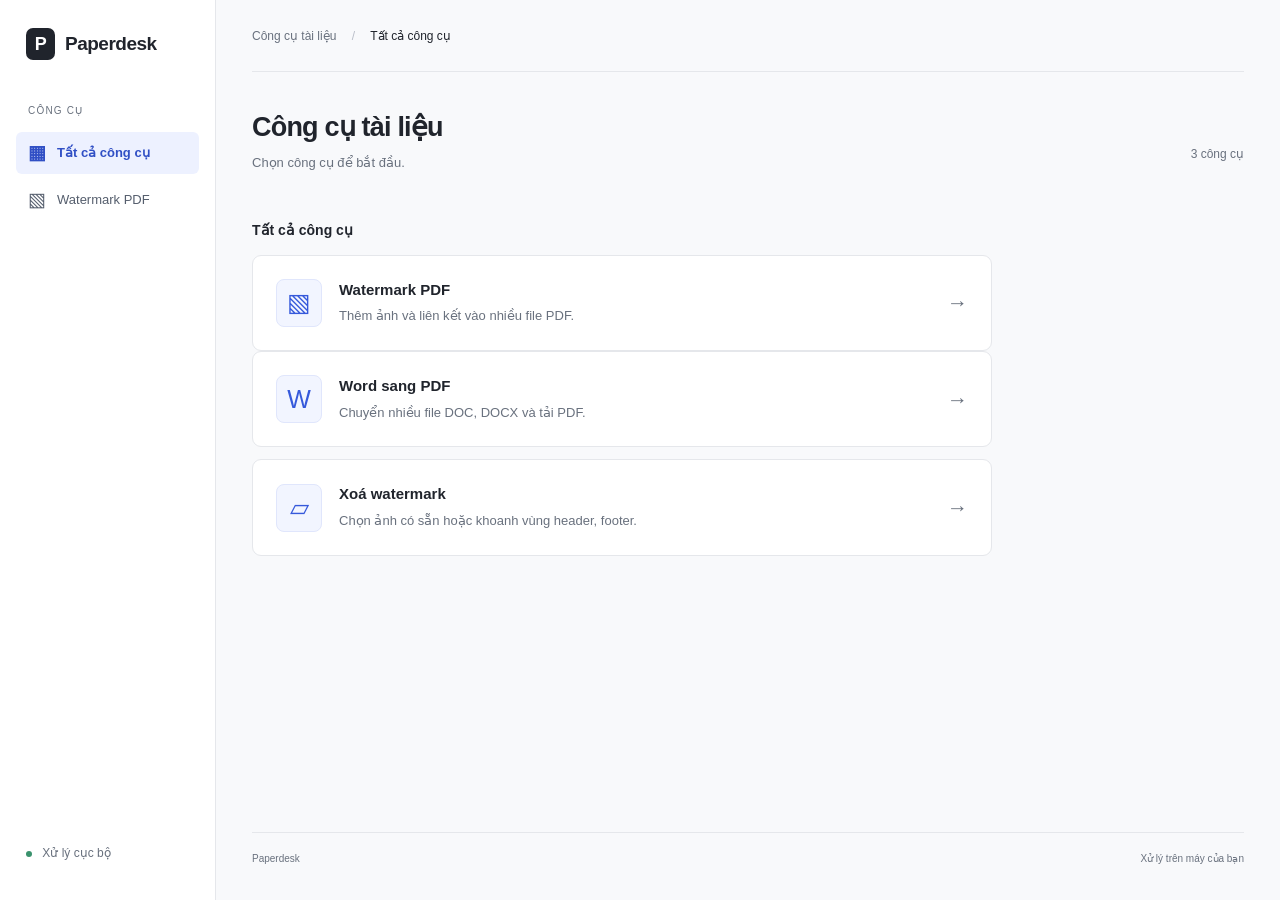
==== commit 2656b72c: "Add PDF watermark removal with image selection and region redaction" ====
--- a/templates/index.html
+++ b/templates/index.html
@@ -2,7 +2,7 @@
 <html lang="vi"><head><meta charset="utf-8"><meta name="viewport" content="width=device-width, initial-scale=1"><title>Paperdesk · Công cụ tài liệu</title><link rel="stylesheet" href="/static/style.css"></head>
 <body><aside class="sidebar"><a class="brand" href="/"><span class="brand-mark">P</span><span>Paperdesk</span></a><div class="workspace">CÔNG CỤ</div><button id="nav-home" class="nav active"><span class="nav-icon">▦</span><span>Tất cả công cụ</span></button><button id="nav-watermark" class="nav"><span class="nav-icon">▧</span><span>Watermark PDF</span></button><div class="side-bottom"><span class="dot"></span> Xử lý cục bộ</div></aside>
 <main><header><span>Công cụ tài liệu <b>/</b> <span id="breadcrumb">Tất cả công cụ</span></span></header>
-<section id="dashboard"><div class="page-heading"><div><h1>Công cụ tài liệu</h1><p class="intro">Chọn công cụ để bắt đầu.</p></div><span class="count-label">2 công cụ</span></div><div class="section-title"><h2>Tất cả công cụ</h2></div><div class="tools"><button class="tool ready" id="open-watermark"><span class="tool-icon">▧</span><div class="tool-description"><h3>Watermark PDF</h3><p>Thêm ảnh và liên kết vào nhiều file PDF.</p></div><span class="tool-link" aria-hidden="true">→</span></button><button class="tool ready" id="open-word"><span class="tool-icon">W</span><div class="tool-description"><h3>Word sang PDF</h3><p>Chuyển nhiều file DOC, DOCX và tải PDF.</p></div><span class="tool-link" aria-hidden="true">→</span></button><a class="tool ready" href="/remove-watermark" style="margin-top:12px;text-decoration:none"><span class="tool-icon">▱</span><div class="tool-description"><h3>Xoá watermark</h3><p>Chọn ảnh có sẵn hoặc khoanh vùng header, footer.</p></div><span class="tool-link">→</span></a></div></section>
+<section id="dashboard"><div class="page-heading"><div><h1>Công cụ tài liệu</h1><p class="intro">Chọn công cụ để bắt đầu.</p></div><span class="count-label">3 công cụ</span></div><div class="section-title"><h2>Tất cả công cụ</h2></div><div class="tools"><button class="tool ready" id="open-watermark"><span class="tool-icon">▧</span><div class="tool-description"><h3>Watermark PDF</h3><p>Thêm ảnh và liên kết vào nhiều file PDF.</p></div><span class="tool-link" aria-hidden="true">→</span></button><button class="tool ready" id="open-word"><span class="tool-icon">W</span><div class="tool-description"><h3>Word sang PDF</h3><p>Chuyển nhiều file DOC, DOCX và tải PDF.</p></div><span class="tool-link" aria-hidden="true">→</span></button><a class="tool ready" href="/remove-watermark" style="margin-top:12px;text-decoration:none"><span class="tool-icon">▱</span><div class="tool-description"><h3>Xoá watermark</h3><p>Chọn ảnh có sẵn hoặc khoanh vùng header, footer.</p></div><span class="tool-link">→</span></a></div></section>
 <section id="editor" hidden><button id="back" class="back">← Công cụ</button><h1>Watermark PDF</h1><p class="intro">Thêm watermark vào nhiều tài liệu trong một lần.</p><form id="watermark-form"><div class="editor-grid"><div class="left-stack"><div class="panel"><div class="panel-title"><span class="step">1</span><h2>Tài liệu PDF</h2><span id="file-count">Chưa chọn file</span></div><label class="drop" id="dropzone"><span class="upload-icon">↥</span><strong>Kéo PDF vào đây</strong><span>hoặc <u>Chọn file</u></span><small>Tối đa 100 PDF · 195 MB</small><input type="file" id="pdfs" accept="application/pdf,.pdf" multiple></label><div id="file-list" class="file-list"></div></div><div class="panel"><div class="panel-title"><span class="step">2</span><h2>Watermark</h2></div>
 <div class="type-switch" role="group" aria-label="Loại watermark"><label><input type="radio" name="kind" value="image" checked> Ảnh</label><label><input type="radio" name="kind" value="text"> Chữ</label></div>
 <div id="text-settings" hidden><label class="field-label">Nội dung chữ<textarea name="text" rows="3" maxlength="300" placeholder="Ví dụ: TÀI LIỆU NỘI BỘ">tailieuchuan.vn</textarea></label><small>Tối đa 300 ký tự · 5 dòng</small><div class="fields text-options"><label>Kiểu chữ<select name="font"><option value="sans">Arial</option><option value="serif">Times New Roman</option><option value="mono">Courier New</option></select></label><label>Nét chữ<select name="bold"><option value="false">Thường</option><option value="true">In đậm</option></select></label></div></div>
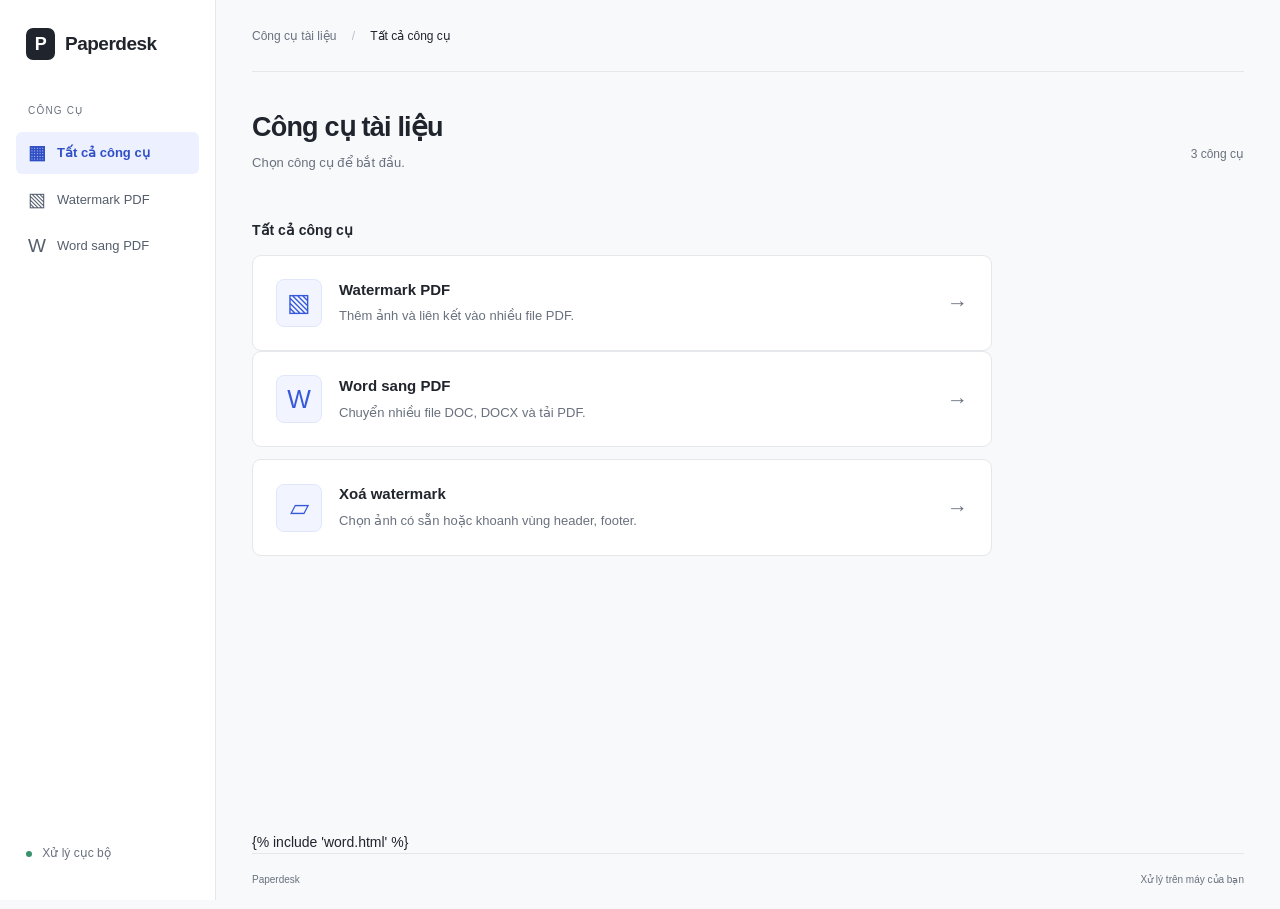
==== commit e568c1dc: "Improve Word conversion layout, spacing and job states" ====
--- a/templates/index.html
+++ b/templates/index.html
@@ -1,6 +1,6 @@
 <!doctype html>
-<html lang="vi"><head><meta charset="utf-8"><meta name="viewport" content="width=device-width, initial-scale=1"><title>Paperdesk · Công cụ tài liệu</title><link rel="stylesheet" href="/static/style.css"></head>
-<body><aside class="sidebar"><a class="brand" href="/"><span class="brand-mark">P</span><span>Paperdesk</span></a><div class="workspace">CÔNG CỤ</div><button id="nav-home" class="nav active"><span class="nav-icon">▦</span><span>Tất cả công cụ</span></button><button id="nav-watermark" class="nav"><span class="nav-icon">▧</span><span>Watermark PDF</span></button><div class="side-bottom"><span class="dot"></span> Xử lý cục bộ</div></aside>
+<html lang="vi"><head><meta charset="utf-8"><meta name="viewport" content="width=device-width, initial-scale=1"><title>Paperdesk · Công cụ tài liệu</title><link rel="stylesheet" href="/static/style.css"><link rel="stylesheet" href="/static/word.css"></head>
+<body><aside class="sidebar"><a class="brand" href="/"><span class="brand-mark">P</span><span>Paperdesk</span></a><div class="workspace">CÔNG CỤ</div><button id="nav-home" class="nav active"><span class="nav-icon">▦</span><span>Tất cả công cụ</span></button><button id="nav-watermark" class="nav"><span class="nav-icon">▧</span><span>Watermark PDF</span></button><button id="nav-word" class="nav"><span class="nav-icon">W</span><span>Word sang PDF</span></button><div class="side-bottom"><span class="dot"></span> Xử lý cục bộ</div></aside>
 <main><header><span>Công cụ tài liệu <b>/</b> <span id="breadcrumb">Tất cả công cụ</span></span></header>
 <section id="dashboard"><div class="page-heading"><div><h1>Công cụ tài liệu</h1><p class="intro">Chọn công cụ để bắt đầu.</p></div><span class="count-label">3 công cụ</span></div><div class="section-title"><h2>Tất cả công cụ</h2></div><div class="tools"><button class="tool ready" id="open-watermark"><span class="tool-icon">▧</span><div class="tool-description"><h3>Watermark PDF</h3><p>Thêm ảnh và liên kết vào nhiều file PDF.</p></div><span class="tool-link" aria-hidden="true">→</span></button><button class="tool ready" id="open-word"><span class="tool-icon">W</span><div class="tool-description"><h3>Word sang PDF</h3><p>Chuyển nhiều file DOC, DOCX và tải PDF.</p></div><span class="tool-link" aria-hidden="true">→</span></button><a class="tool ready" href="/remove-watermark" style="margin-top:12px;text-decoration:none"><span class="tool-icon">▱</span><div class="tool-description"><h3>Xoá watermark</h3><p>Chọn ảnh có sẵn hoặc khoanh vùng header, footer.</p></div><span class="tool-link">→</span></a></div></section>
 <section id="editor" hidden><button id="back" class="back">← Công cụ</button><h1>Watermark PDF</h1><p class="intro">Thêm watermark vào nhiều tài liệu trong một lần.</p><form id="watermark-form"><div class="editor-grid"><div class="left-stack"><div class="panel"><div class="panel-title"><span class="step">1</span><h2>Tài liệu PDF</h2><span id="file-count">Chưa chọn file</span></div><label class="drop" id="dropzone"><span class="upload-icon">↥</span><strong>Kéo PDF vào đây</strong><span>hoặc <u>Chọn file</u></span><small>Tối đa 100 PDF · 195 MB</small><input type="file" id="pdfs" accept="application/pdf,.pdf" multiple></label><div id="file-list" class="file-list"></div></div><div class="panel"><div class="panel-title"><span class="step">2</span><h2>Watermark</h2></div>
@@ -19,4 +19,4 @@
 
 <label>Trang áp dụng<select name="pages"><option value="all">Tất cả</option><option value="odd">Trang lẻ</option><option value="even">Trang chẵn</option><option value="custom">Tùy chọn</option></select></label><label id="page-range-label" hidden>Khoảng trang<input name="page_range" placeholder="1-3, 5, 8-10" maxlength="300"><small>Đánh số từ 1 theo thứ tự PDF.</small></label><label class="full">Liên kết <span class="optional">Tùy chọn</span><input name="link" type="url" value="https://tailieuonthi.org/" placeholder="https://website-cua-ban.vn"></label></div><details class="advanced"><summary>Tùy chọn nâng cao</summary><div class="fields"><label>Lớp hiển thị<select name="layer"><option value="above">Trên nội dung</option><option value="below">Dưới nội dung</option></select></label><label>Dịch ngang (% trang)<input name="offset_x" type="number" min="-45" max="45" value="0" required></label><label>Dịch dọc (% trang)<input name="offset_y" type="number" min="-45" max="45" value="0" required></label><label>Cách mép trang (pt)<input name="margin" type="number" min="0" max="150" value="20" required></label><label>Tiền tố tên file<input name="prefix" value="[tailieuonthi.org]" maxlength="80"></label><small class="full">Lớp dưới có thể bị nền trang che khuất. Chế độ lặp có thể cắt watermark ở mép.</small></div></details></div>
 <details class="panel saved-presets"><summary>Mẫu đã lưu</summary><div class="disclosure-body"><p class="preset-intro">Dùng lại cấu hình và ảnh watermark.</p><div class="preset-controls"><select id="preset-select" aria-label="Mẫu watermark"><option value="">Chọn mẫu…</option></select><button type="button" id="preset-apply" class="secondary">Áp dụng</button></div><label class="field-label">Tên mẫu<input id="preset-name" maxlength="80" placeholder="Nhập tên mẫu"></label><div class="preset-actions"><button type="button" id="preset-save" class="secondary">Lưu thành mẫu mới</button><button type="button" id="preset-update" class="secondary">Lưu thay đổi</button><button type="button" id="preset-delete" class="secondary danger">Xóa</button></div><div class="preset-actions"><button type="button" id="preset-export" class="text-button">Xuất mẫu</button><label class="import-label">Nhập mẫu<input type="file" id="preset-import" accept="application/json,.json"></label></div><small>Tối đa 30 mẫu · Không lưu PDF</small></div></details>
-</div><div class="right-stack"><div class="panel preview-panel"><div class="panel-title"><h2>Xem trước</h2><span class="preview-tag">PDF</span></div><div class="preview-controls"><select id="preview-file" aria-label="File xem trước"><option value="">Chưa chọn PDF</option></select><label class="page-control">Trang<input id="page-number" type="number" min="1" value="1" aria-label="Trang xem trước"></label><button type="button" id="preview-button" class="secondary">Cập nhật</button></div><div class="preview-area" id="preview-area"><div id="preview-empty"><p>Chưa có bản xem trước</p><small>Chọn PDF và watermark, sau đó chọn Cập nhật.</small></div><img id="preview-image" alt="Trang PDF sau khi thêm watermark" hidden></div><small id="preview-note">Chọn tài liệu để xem trước.</small></div><div class="export-panel"><div id="status" role="status" aria-live="polite" hidden></div><p>File gốc được giữ nguyên.</p><p id="action-hint" class="action-hint">Thêm PDF và chọn ảnh watermark để bắt đầu.</p><button id="process-button" type="submit" class="primary">Tạo PDF <span aria-hidden="true">↓</span></button><small>Kết quả tải về dạng ZIP.</small></div></div></div><progress id="job-progress" max="1" value="0" aria-label="Số file đã hoàn tất" hidden style="width:100%;height:20px;margin-top:24px"></progress><div id="results" class="panel" hidden></div></form></section><footer><span>Paperdesk</span><span>Xử lý trên máy của bạn</span></footer></main><script src="/static/app.js"></script></body></html>
+</div><div class="right-stack"><div class="panel preview-panel"><div class="panel-title"><h2>Xem trước</h2><span class="preview-tag">PDF</span></div><div class="preview-controls"><select id="preview-file" aria-label="File xem trước"><option value="">Chưa chọn PDF</option></select><label class="page-control">Trang<input id="page-number" type="number" min="1" value="1" aria-label="Trang xem trước"></label><button type="button" id="preview-button" class="secondary">Cập nhật</button></div><div class="preview-area" id="preview-area"><div id="preview-empty"><p>Chưa có bản xem trước</p><small>Chọn PDF và watermark, sau đó chọn Cập nhật.</small></div><img id="preview-image" alt="Trang PDF sau khi thêm watermark" hidden></div><small id="preview-note">Chọn tài liệu để xem trước.</small></div><div class="export-panel"><div id="status" role="status" aria-live="polite" hidden></div><p>File gốc được giữ nguyên.</p><p id="action-hint" class="action-hint">Thêm PDF và chọn ảnh watermark để bắt đầu.</p><button id="process-button" type="submit" class="primary">Tạo PDF <span aria-hidden="true">↓</span></button><small>Kết quả tải về dạng ZIP.</small></div></div></div><progress id="job-progress" max="1" value="0" aria-label="Số file đã hoàn tất" hidden style="width:100%;height:20px;margin-top:24px"></progress><div id="results" class="panel" hidden></div></form></section>{% include 'word.html' %}<footer><span>Paperdesk</span><span>Xử lý trên máy của bạn</span></footer></main><script src="/static/app.js"></script><script src="/static/word.js"></script></body></html>
--- a/static/word.css
+++ b/static/word.css
@@ -0,0 +1,3 @@
+#word-editor{padding:24px 0 32px;max-width:1240px;min-height:calc(100vh - 140px)}.word-heading{display:flex;align-items:flex-start;justify-content:space-between;gap:24px}.word-badge{font-size:12px;padding:6px 10px;border:1px solid var(--line);background:#fff;border-radius:20px;color:var(--muted);white-space:nowrap;margin-top:3px}.word-badge.ready{color:#23734f;background:#f0faf4;border-color:#d5ecdf}.word-badge.error{color:#9b3525;background:#fff5f3;border-color:#f2d5ce}.word-layout{display:grid;grid-template-columns:minmax(360px,1.5fr) minmax(300px,1fr);gap:24px;align-items:start}.word-source .drop{padding:36px 18px}.word-source .file-list{max-height:360px}.word-selection{display:flex;justify-content:space-between;gap:16px;margin:20px 0 4px;font-size:12px;font-weight:550}.word-selection>span:last-child{color:var(--muted);font-weight:400}.word-note{font-size:12px;color:var(--muted);margin-top:16px}.word-source .file-row{gap:12px;min-height:62px}.word-file-icon{display:grid;place-items:center;width:32px;height:36px;flex-shrink:0;background:#f0f4ff;color:#3659db;border:1px solid #dfe6ff;border-radius:5px;font-size:10px;font-weight:600}.word-side{display:flex;flex-direction:column;gap:16px}.word-action #word-hint{font-size:13px;color:var(--muted);margin-bottom:16px}.word-action .primary{display:block;text-decoration:none;text-align:center}.word-action .primary:disabled{cursor:default;background:#f0f2f6;color:#89909e;border-color:#e2e6ed}.word-action #word-status{font-size:14px;font-weight:550;margin-top:20px;overflow-wrap:anywhere}.word-action progress{width:100%;height:8px;display:block;margin:14px 0;border:0;border-radius:8px;overflow:hidden}.word-action progress::-webkit-progress-bar{background:#edf0f6}.word-action progress::-webkit-progress-value{background:var(--accent)}#word-current{font-size:12px;color:var(--muted);overflow-wrap:anywhere;margin:8px 0 0}#word-downloads .primary{margin-top:18px}#word-downloads .word-log{display:inline-block;font-size:12px;margin-top:12px;text-underline-offset:3px}#word-retry{margin-top:16px;width:100%}.word-help{padding:0 4px;color:var(--muted)}.word-help summary{font-size:12px;justify-content:flex-start}.word-help p{font-size:12px;margin-top:10px}.word-error{background:#fff5f3;color:#9b3525;border:1px solid #f2d5ce;border-radius:6px;padding:10px 12px;font-size:12px;margin-top:14px}.word-drop-disabled{opacity:.65;cursor:default}#word-result-panel{margin-top:24px}#word-results{max-height:380px;overflow:auto}.word-result{display:flex;gap:16px;align-items:center;padding:14px 0;border-top:1px solid var(--line)}.word-result>div{flex:1;min-width:0}.word-result strong{display:block;font-size:13px;font-weight:500;overflow-wrap:anywhere}.word-result small{display:block;margin-top:4px;overflow-wrap:anywhere}.word-result .word-result-state{font-size:12px;white-space:nowrap;color:#23734f}.word-result.failed .word-result-state,.word-result.failed small{color:#a33c32}#word-run.failed #word-status{color:#9b3525}#word-run.completed #word-status{color:#23734f}@media(max-width:1000px){.word-layout{grid-template-columns:1fr}.word-heading{flex-wrap:wrap;gap:0}.word-badge{margin-bottom:18px}.word-side{max-width:none}}
+/* Keep related controls close and separate distinct tasks with a full spacing step. */
+#word-editor{--word-space:8px}#word-editor>.back{display:inline-flex;align-items:center;min-height:32px;margin-bottom:16px}#word-editor .word-heading{margin-bottom:24px}#word-editor .word-heading h1{margin:0 0 8px}#word-editor .word-heading .intro{margin:0}#word-editor .panel{padding:24px}#word-editor .panel-title{min-height:32px;margin:0 0 20px}#word-editor .word-source .drop{gap:8px;padding:32px 24px}#word-editor .upload-icon{margin-bottom:4px}#word-editor .drop small{margin-top:8px}#word-editor .word-note{margin:16px 0 0;line-height:1.7}#word-editor .word-selection{margin:24px 0 8px}#word-editor .word-action #word-hint{margin:0 0 16px;line-height:1.7}#word-editor .word-action .word-note{padding-top:16px;border-top:1px solid var(--line);margin-top:20px}#word-editor .word-side{gap:20px}#word-editor .word-help{padding:0 8px}#word-editor .word-help summary{justify-content:space-between}#word-editor .word-help p{margin:12px 0 0}#word-editor .word-result{padding:16px 0}#word-editor .word-result:last-child{padding-bottom:0}#word-result-panel .panel-title{margin-bottom:16px}#word-downloads:empty{display:none}#word-editor .file-row button:disabled{cursor:default}#word-editor #word-size{font-variant-numeric:tabular-nums}
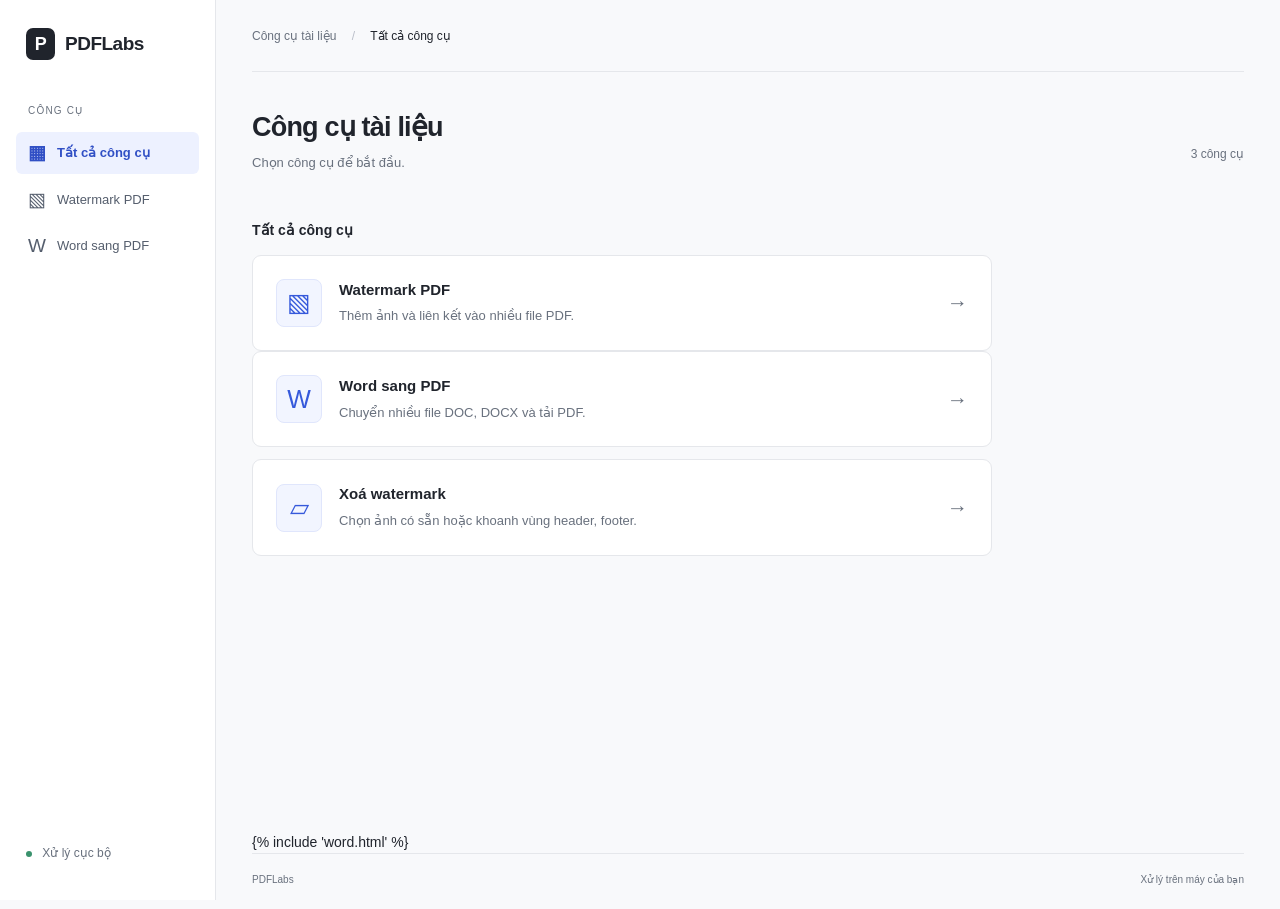
==== commit 298d3a13: "Add PDFLabs macOS launcher with local version freshness checks" ====
--- a/templates/index.html
+++ b/templates/index.html
@@ -1,6 +1,6 @@
 <!doctype html>
-<html lang="vi"><head><meta charset="utf-8"><meta name="viewport" content="width=device-width, initial-scale=1"><title>Paperdesk · Công cụ tài liệu</title><link rel="stylesheet" href="/static/style.css"><link rel="stylesheet" href="/static/word.css"></head>
-<body><aside class="sidebar"><a class="brand" href="/"><span class="brand-mark">P</span><span>Paperdesk</span></a><div class="workspace">CÔNG CỤ</div><button id="nav-home" class="nav active"><span class="nav-icon">▦</span><span>Tất cả công cụ</span></button><button id="nav-watermark" class="nav"><span class="nav-icon">▧</span><span>Watermark PDF</span></button><button id="nav-word" class="nav"><span class="nav-icon">W</span><span>Word sang PDF</span></button><div class="side-bottom"><span class="dot"></span> Xử lý cục bộ</div></aside>
+<html lang="vi"><head><meta charset="utf-8"><meta name="viewport" content="width=device-width, initial-scale=1"><title>PDFLabs · Công cụ tài liệu</title><link rel="stylesheet" href="/static/style.css"><link rel="stylesheet" href="/static/word.css"></head>
+<body><aside class="sidebar"><a class="brand" href="/"><span class="brand-mark">P</span><span>PDFLabs</span></a><div class="workspace">CÔNG CỤ</div><button id="nav-home" class="nav active"><span class="nav-icon">▦</span><span>Tất cả công cụ</span></button><button id="nav-watermark" class="nav"><span class="nav-icon">▧</span><span>Watermark PDF</span></button><button id="nav-word" class="nav"><span class="nav-icon">W</span><span>Word sang PDF</span></button><div class="side-bottom"><span class="dot"></span> Xử lý cục bộ</div></aside>
 <main><header><span>Công cụ tài liệu <b>/</b> <span id="breadcrumb">Tất cả công cụ</span></span></header>
 <section id="dashboard"><div class="page-heading"><div><h1>Công cụ tài liệu</h1><p class="intro">Chọn công cụ để bắt đầu.</p></div><span class="count-label">3 công cụ</span></div><div class="section-title"><h2>Tất cả công cụ</h2></div><div class="tools"><button class="tool ready" id="open-watermark"><span class="tool-icon">▧</span><div class="tool-description"><h3>Watermark PDF</h3><p>Thêm ảnh và liên kết vào nhiều file PDF.</p></div><span class="tool-link" aria-hidden="true">→</span></button><button class="tool ready" id="open-word"><span class="tool-icon">W</span><div class="tool-description"><h3>Word sang PDF</h3><p>Chuyển nhiều file DOC, DOCX và tải PDF.</p></div><span class="tool-link" aria-hidden="true">→</span></button><a class="tool ready" href="/remove-watermark" style="margin-top:12px;text-decoration:none"><span class="tool-icon">▱</span><div class="tool-description"><h3>Xoá watermark</h3><p>Chọn ảnh có sẵn hoặc khoanh vùng header, footer.</p></div><span class="tool-link">→</span></a></div></section>
 <section id="editor" hidden><button id="back" class="back">← Công cụ</button><h1>Watermark PDF</h1><p class="intro">Thêm watermark vào nhiều tài liệu trong một lần.</p><form id="watermark-form"><div class="editor-grid"><div class="left-stack"><div class="panel"><div class="panel-title"><span class="step">1</span><h2>Tài liệu PDF</h2><span id="file-count">Chưa chọn file</span></div><label class="drop" id="dropzone"><span class="upload-icon">↥</span><strong>Kéo PDF vào đây</strong><span>hoặc <u>Chọn file</u></span><small>Tối đa 100 PDF · 195 MB</small><input type="file" id="pdfs" accept="application/pdf,.pdf" multiple></label><div id="file-list" class="file-list"></div></div><div class="panel"><div class="panel-title"><span class="step">2</span><h2>Watermark</h2></div>
@@ -19,4 +19,4 @@
 
 <label>Trang áp dụng<select name="pages"><option value="all">Tất cả</option><option value="odd">Trang lẻ</option><option value="even">Trang chẵn</option><option value="custom">Tùy chọn</option></select></label><label id="page-range-label" hidden>Khoảng trang<input name="page_range" placeholder="1-3, 5, 8-10" maxlength="300"><small>Đánh số từ 1 theo thứ tự PDF.</small></label><label class="full">Liên kết <span class="optional">Tùy chọn</span><input name="link" type="url" value="https://tailieuonthi.org/" placeholder="https://website-cua-ban.vn"></label></div><details class="advanced"><summary>Tùy chọn nâng cao</summary><div class="fields"><label>Lớp hiển thị<select name="layer"><option value="above">Trên nội dung</option><option value="below">Dưới nội dung</option></select></label><label>Dịch ngang (% trang)<input name="offset_x" type="number" min="-45" max="45" value="0" required></label><label>Dịch dọc (% trang)<input name="offset_y" type="number" min="-45" max="45" value="0" required></label><label>Cách mép trang (pt)<input name="margin" type="number" min="0" max="150" value="20" required></label><label>Tiền tố tên file<input name="prefix" value="[tailieuonthi.org]" maxlength="80"></label><small class="full">Lớp dưới có thể bị nền trang che khuất. Chế độ lặp có thể cắt watermark ở mép.</small></div></details></div>
 <details class="panel saved-presets"><summary>Mẫu đã lưu</summary><div class="disclosure-body"><p class="preset-intro">Dùng lại cấu hình và ảnh watermark.</p><div class="preset-controls"><select id="preset-select" aria-label="Mẫu watermark"><option value="">Chọn mẫu…</option></select><button type="button" id="preset-apply" class="secondary">Áp dụng</button></div><label class="field-label">Tên mẫu<input id="preset-name" maxlength="80" placeholder="Nhập tên mẫu"></label><div class="preset-actions"><button type="button" id="preset-save" class="secondary">Lưu thành mẫu mới</button><button type="button" id="preset-update" class="secondary">Lưu thay đổi</button><button type="button" id="preset-delete" class="secondary danger">Xóa</button></div><div class="preset-actions"><button type="button" id="preset-export" class="text-button">Xuất mẫu</button><label class="import-label">Nhập mẫu<input type="file" id="preset-import" accept="application/json,.json"></label></div><small>Tối đa 30 mẫu · Không lưu PDF</small></div></details>
-</div><div class="right-stack"><div class="panel preview-panel"><div class="panel-title"><h2>Xem trước</h2><span class="preview-tag">PDF</span></div><div class="preview-controls"><select id="preview-file" aria-label="File xem trước"><option value="">Chưa chọn PDF</option></select><label class="page-control">Trang<input id="page-number" type="number" min="1" value="1" aria-label="Trang xem trước"></label><button type="button" id="preview-button" class="secondary">Cập nhật</button></div><div class="preview-area" id="preview-area"><div id="preview-empty"><p>Chưa có bản xem trước</p><small>Chọn PDF và watermark, sau đó chọn Cập nhật.</small></div><img id="preview-image" alt="Trang PDF sau khi thêm watermark" hidden></div><small id="preview-note">Chọn tài liệu để xem trước.</small></div><div class="export-panel"><div id="status" role="status" aria-live="polite" hidden></div><p>File gốc được giữ nguyên.</p><p id="action-hint" class="action-hint">Thêm PDF và chọn ảnh watermark để bắt đầu.</p><button id="process-button" type="submit" class="primary">Tạo PDF <span aria-hidden="true">↓</span></button><small>Kết quả tải về dạng ZIP.</small></div></div></div><progress id="job-progress" max="1" value="0" aria-label="Số file đã hoàn tất" hidden style="width:100%;height:20px;margin-top:24px"></progress><div id="results" class="panel" hidden></div></form></section>{% include 'word.html' %}<footer><span>Paperdesk</span><span>Xử lý trên máy của bạn</span></footer></main><script src="/static/app.js"></script><script src="/static/word.js"></script></body></html>
+</div><div class="right-stack"><div class="panel preview-panel"><div class="panel-title"><h2>Xem trước</h2><span class="preview-tag">PDF</span></div><div class="preview-controls"><select id="preview-file" aria-label="File xem trước"><option value="">Chưa chọn PDF</option></select><label class="page-control">Trang<input id="page-number" type="number" min="1" value="1" aria-label="Trang xem trước"></label><button type="button" id="preview-button" class="secondary">Cập nhật</button></div><div class="preview-area" id="preview-area"><div id="preview-empty"><p>Chưa có bản xem trước</p><small>Chọn PDF và watermark, sau đó chọn Cập nhật.</small></div><img id="preview-image" alt="Trang PDF sau khi thêm watermark" hidden></div><small id="preview-note">Chọn tài liệu để xem trước.</small></div><div class="export-panel"><div id="status" role="status" aria-live="polite" hidden></div><p>File gốc được giữ nguyên.</p><p id="action-hint" class="action-hint">Thêm PDF và chọn ảnh watermark để bắt đầu.</p><button id="process-button" type="submit" class="primary">Tạo PDF <span aria-hidden="true">↓</span></button><small>Kết quả tải về dạng ZIP.</small></div></div></div><progress id="job-progress" max="1" value="0" aria-label="Số file đã hoàn tất" hidden style="width:100%;height:20px;margin-top:24px"></progress><div id="results" class="panel" hidden></div></form></section>{% include 'word.html' %}<footer><span>PDFLabs</span><span>Xử lý trên máy của bạn</span></footer></main><script src="/static/app.js"></script><script src="/static/word.js"></script></body></html>
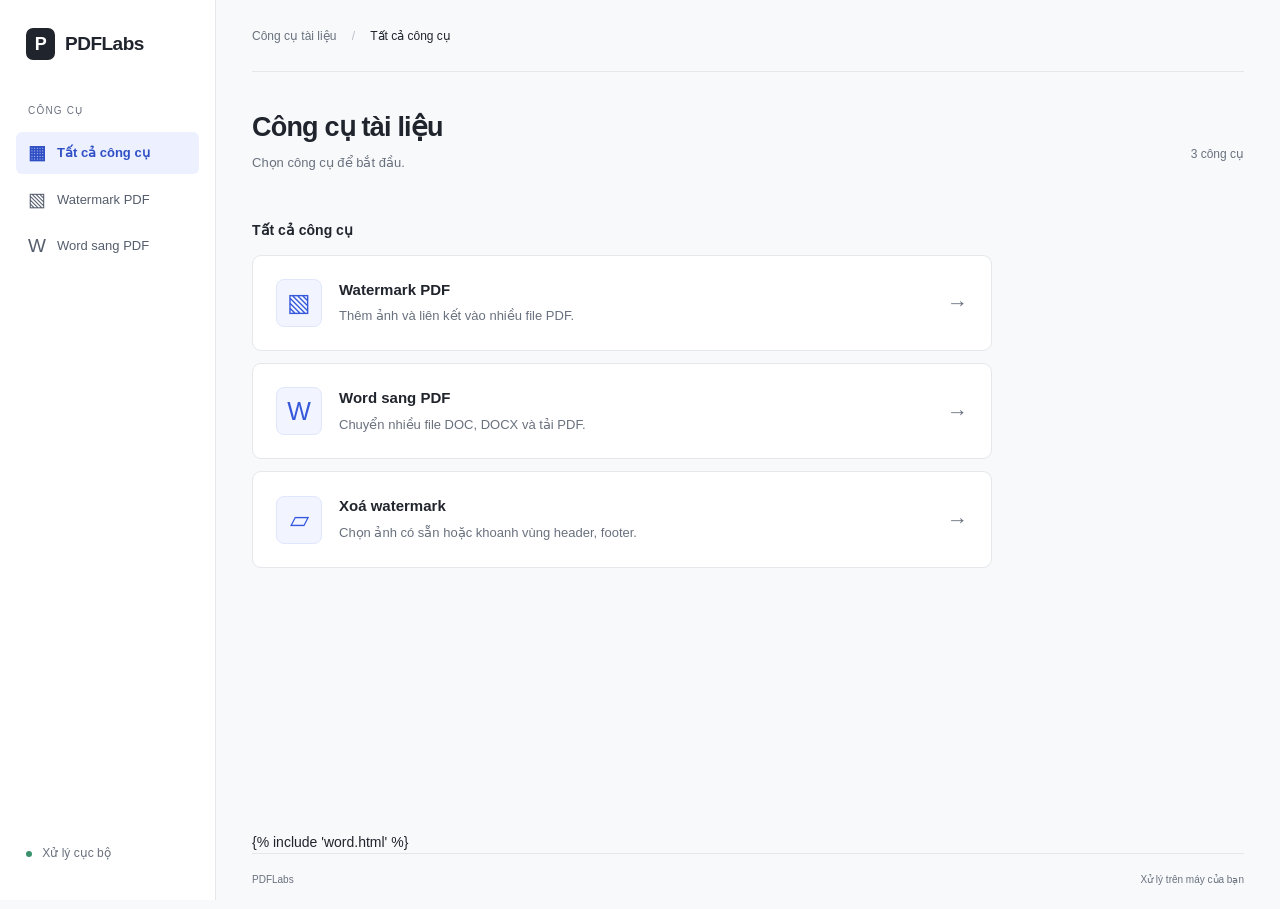
==== commit dff51b91: "Normalize dashboard spacing and replace old launcher on update" ====
--- a/templates/index.html
+++ b/templates/index.html
@@ -2,7 +2,7 @@
 <html lang="vi"><head><meta charset="utf-8"><meta name="viewport" content="width=device-width, initial-scale=1"><title>PDFLabs · Công cụ tài liệu</title><link rel="stylesheet" href="/static/style.css"><link rel="stylesheet" href="/static/word.css"></head>
 <body><aside class="sidebar"><a class="brand" href="/"><span class="brand-mark">P</span><span>PDFLabs</span></a><div class="workspace">CÔNG CỤ</div><button id="nav-home" class="nav active"><span class="nav-icon">▦</span><span>Tất cả công cụ</span></button><button id="nav-watermark" class="nav"><span class="nav-icon">▧</span><span>Watermark PDF</span></button><button id="nav-word" class="nav"><span class="nav-icon">W</span><span>Word sang PDF</span></button><div class="side-bottom"><span class="dot"></span> Xử lý cục bộ</div></aside>
 <main><header><span>Công cụ tài liệu <b>/</b> <span id="breadcrumb">Tất cả công cụ</span></span></header>
-<section id="dashboard"><div class="page-heading"><div><h1>Công cụ tài liệu</h1><p class="intro">Chọn công cụ để bắt đầu.</p></div><span class="count-label">3 công cụ</span></div><div class="section-title"><h2>Tất cả công cụ</h2></div><div class="tools"><button class="tool ready" id="open-watermark"><span class="tool-icon">▧</span><div class="tool-description"><h3>Watermark PDF</h3><p>Thêm ảnh và liên kết vào nhiều file PDF.</p></div><span class="tool-link" aria-hidden="true">→</span></button><button class="tool ready" id="open-word"><span class="tool-icon">W</span><div class="tool-description"><h3>Word sang PDF</h3><p>Chuyển nhiều file DOC, DOCX và tải PDF.</p></div><span class="tool-link" aria-hidden="true">→</span></button><a class="tool ready" href="/remove-watermark" style="margin-top:12px;text-decoration:none"><span class="tool-icon">▱</span><div class="tool-description"><h3>Xoá watermark</h3><p>Chọn ảnh có sẵn hoặc khoanh vùng header, footer.</p></div><span class="tool-link">→</span></a></div></section>
+<section id="dashboard"><div class="page-heading"><div><h1>Công cụ tài liệu</h1><p class="intro">Chọn công cụ để bắt đầu.</p></div><span class="count-label">3 công cụ</span></div><div class="section-title"><h2>Tất cả công cụ</h2></div><div class="tools"><button class="tool ready" id="open-watermark"><span class="tool-icon">▧</span><div class="tool-description"><h3>Watermark PDF</h3><p>Thêm ảnh và liên kết vào nhiều file PDF.</p></div><span class="tool-link" aria-hidden="true">→</span></button><button class="tool ready" id="open-word"><span class="tool-icon">W</span><div class="tool-description"><h3>Word sang PDF</h3><p>Chuyển nhiều file DOC, DOCX và tải PDF.</p></div><span class="tool-link" aria-hidden="true">→</span></button><a class="tool ready" href="/remove-watermark"><span class="tool-icon">▱</span><div class="tool-description"><h3>Xoá watermark</h3><p>Chọn ảnh có sẵn hoặc khoanh vùng header, footer.</p></div><span class="tool-link">→</span></a></div></section>
 <section id="editor" hidden><button id="back" class="back">← Công cụ</button><h1>Watermark PDF</h1><p class="intro">Thêm watermark vào nhiều tài liệu trong một lần.</p><form id="watermark-form"><div class="editor-grid"><div class="left-stack"><div class="panel"><div class="panel-title"><span class="step">1</span><h2>Tài liệu PDF</h2><span id="file-count">Chưa chọn file</span></div><label class="drop" id="dropzone"><span class="upload-icon">↥</span><strong>Kéo PDF vào đây</strong><span>hoặc <u>Chọn file</u></span><small>Tối đa 100 PDF · 195 MB</small><input type="file" id="pdfs" accept="application/pdf,.pdf" multiple></label><div id="file-list" class="file-list"></div></div><div class="panel"><div class="panel-title"><span class="step">2</span><h2>Watermark</h2></div>
 <div class="type-switch" role="group" aria-label="Loại watermark"><label><input type="radio" name="kind" value="image" checked> Ảnh</label><label><input type="radio" name="kind" value="text"> Chữ</label></div>
 <div id="text-settings" hidden><label class="field-label">Nội dung chữ<textarea name="text" rows="3" maxlength="300" placeholder="Ví dụ: TÀI LIỆU NỘI BỘ">tailieuchuan.vn</textarea></label><small>Tối đa 300 ký tự · 5 dòng</small><div class="fields text-options"><label>Kiểu chữ<select name="font"><option value="sans">Arial</option><option value="serif">Times New Roman</option><option value="mono">Courier New</option></select></label><label>Nét chữ<select name="bold"><option value="false">Thường</option><option value="true">In đậm</option></select></label></div></div>
--- a/static/style.css
+++ b/static/style.css
@@ -1,7 +1,9 @@
-:root{--ink:#20242c;--muted:#69717e;--line:#e5e7eb;--bg:#f8f9fb;--accent:#3659db}*{box-sizing:border-box}[hidden]{display:none!important}body{margin:0;background:var(--bg);color:var(--ink);font:14px -apple-system,BlinkMacSystemFont,"Segoe UI",sans-serif;line-height:1.5}button,input,select{font:inherit}button{cursor:pointer}button:disabled{opacity:.55;cursor:wait}a{color:var(--accent)}button,a,input,select{touch-action:manipulation}button:focus-visible,a:focus-visible{outline:3px solid #a7b7f9;outline-offset:3px}.sidebar{position:fixed;inset:0 auto 0 0;width:216px;background:#fff;border-right:1px solid var(--line);padding:28px 16px;display:flex;flex-direction:column;gap:5px}.brand{display:flex;align-items:center;gap:10px;text-decoration:none;color:var(--ink);font-size:19px;font-weight:650;letter-spacing:-.5px;padding:0 10px}.brand-mark{width:29px;height:32px;border-radius:7px;background:var(--ink);color:#fff;display:grid;place-items:center;font-size:18px}.workspace{font-size:10px;letter-spacing:1.2px;color:var(--muted);margin:38px 12px 9px}.nav{border:0;background:none;display:flex;align-items:center;gap:11px;text-align:left;padding:11px 12px;border-radius:6px;color:#555e6d;font-size:13px}.nav-icon{font-size:19px;line-height:1}.nav:hover{background:#f4f5f8}.nav.active{background:#edf1ff;color:#304fc5;font-weight:600}.side-bottom{margin-top:auto;color:var(--muted);font-size:12px;padding:10px}.dot{display:inline-block;width:6px;height:6px;background:#3a926d;border-radius:50%;margin-right:7px}main{margin-left:216px;padding:0 36px;max-width:1800px}header{height:72px;display:flex;justify-content:space-between;align-items:center;border-bottom:1px solid var(--line);color:var(--muted);font-size:12px}header b{font-weight:400;color:#b9bec8;margin:0 12px}#breadcrumb{color:var(--ink)}.local{display:flex;align-items:center;gap:8px;font-size:12px}.avatar{display:grid;place-items:center;width:27px;height:27px;border:1px solid #dce0e7;border-radius:50%;background:#fff;color:#555e6d;font-size:11px}h1{font-size:27px;letter-spacing:-.8px;font-weight:650;line-height:1.3;margin:0 0 8px}h2{font-size:14px;margin:0;font-weight:600}p{margin:0;line-height:1.6}.intro{color:var(--muted);font-size:13px;margin:0 0 25px}#dashboard{padding:38px 0;min-height:calc(100vh - 140px)}.page-heading{display:flex;justify-content:space-between;align-items:center}.count-label{font-size:12px;color:var(--muted)}.section-title{margin:21px 0 14px}.tools{max-width:740px}.tool{display:flex;align-items:center;gap:17px;width:100%;background:#fff;border:1px solid var(--line);border-radius:9px;padding:23px;text-align:left;color:var(--ink);transition:border-color .15s,box-shadow .15s}.tool:hover{border-color:#a8b8ef;box-shadow:0 3px 12px #20242c08}.tool-icon{width:46px;height:48px;display:grid;place-items:center;border:1px solid #e0e6fc;border-radius:8px;color:var(--accent);background:#f2f5ff;font-size:25px}.tool h3{font-size:15px;margin:0 0 5px;font-weight:600}.tool p{font-size:13px;color:var(--muted)}.tool-link{margin-left:auto;font-size:21px;color:var(--muted)}#editor{padding:24px 0}.back{background:none;border:0;color:var(--muted);font-size:12px;padding:0;margin:0 0 19px}.back:hover{color:var(--accent)}.editor-grid{display:grid;grid-template-columns:minmax(320px,.95fr) minmax(360px,1.2fr);gap:24px;align-items:start}.left-stack,.right-stack{display:flex;flex-direction:column;gap:16px}.right-stack{position:sticky;top:20px}.panel{border:1px solid var(--line);background:#fff;border-radius:9px;padding:20px}.panel-title{display:flex;align-items:center;gap:9px;margin-bottom:17px}.panel-title>span:last-child:not(.step){margin-left:auto;font-size:11px;color:var(--muted)}.step{display:grid;place-items:center;width:21px;height:21px;background:#f0f2f6;color:#555e6d;border-radius:5px;font-size:11px;font-weight:600}.drop{display:flex;flex-direction:column;align-items:center;gap:5px;padding:23px 12px;border:1px dashed #bfc8dc;background:#fbfcff;border-radius:7px;cursor:pointer}.drop:hover,.drop.drag{border-color:var(--accent);background:#f0f4ff}.upload-icon{font-size:25px;color:var(--accent);line-height:1;margin-bottom:8px}.drop strong{font-size:13px;font-weight:550}.drop>span:not(.upload-icon){font-size:12px;color:var(--muted)}u{color:var(--accent);text-underline-offset:3px}small{font-size:11px;color:var(--muted);line-height:1.6}.drop small{margin-top:7px}.drop input,.image-upload input{position:absolute;opacity:0;width:1px;height:1px}.drop:focus-within,.image-upload:focus-within{outline:3px solid #a7b7f9;outline-offset:2px}.file-list{max-height:190px;overflow:auto}.file-row{display:flex;align-items:center;gap:10px;font-size:12px;padding:11px 0;border-bottom:1px solid var(--line)}.name{flex:1;overflow:hidden;white-space:nowrap;text-overflow:ellipsis}.file-row small{white-space:nowrap}.file-row button{border:0;background:none;color:#69717e;font-size:20px;padding:0 5px}.image-upload{display:flex;align-items:center;gap:13px;padding:13px;border:1px solid var(--line);border-radius:6px;cursor:pointer}.image-upload:hover{border-color:#a8b8ef}.image-upload>span{display:grid;place-items:center;background:#f3f4f7;border-radius:5px;width:44px;height:44px;color:#677181;font-size:22px}.image-upload img{width:48px;height:48px;object-fit:contain}.image-upload>div{min-width:0}.image-upload strong{display:block;font-size:12px;font-weight:550;overflow-wrap:anywhere}.image-upload small{display:block;margin-top:3px}.fields{display:grid;grid-template-columns:1fr 1fr;gap:18px 16px}.fields label{font-size:12px;font-weight:500;min-width:0}.fields input:not([type=range]),select,.preview-controls input{width:100%;min-width:0;display:block;border:1px solid #dce0e7;border-radius:5px;background:#fff;color:var(--ink);padding:9px 10px;font-size:12px;margin-top:7px;min-height:37px}input:focus,select:focus{outline:2px solid #a7b7f9;outline-offset:1px}.fields input[type=range]{width:100%;display:block;accent-color:var(--accent);margin:16px 0 6px}output{float:right;color:var(--accent);font-size:11px}.full{grid-column:1/-1}.optional{float:right;font-size:10px;font-weight:400;color:var(--muted)}.fields small{display:block;margin-top:5px;font-weight:400}.text-button{margin-left:auto;border:0;background:none;color:var(--accent);font-size:11px;padding:4px}.preview-tag{border:1px solid var(--line);padding:2px 6px;border-radius:4px;font-size:10px}.preview-controls{display:flex;gap:8px;align-items:center;margin-bottom:15px}.preview-controls select{flex:1;width:0;margin:0}.preview-controls input{width:54px;margin:0}.secondary{border:1px solid #dce0e7;border-radius:5px;background:#fff;color:var(--ink);padding:8px 13px;font-size:12px;min-height:37px}.secondary:hover{background:#f4f5f8}.preview-area{background:#eff1f5;border:1px solid #e6e9ef;border-radius:5px;min-height:440px;display:grid;place-items:center;overflow:auto;padding:24px}.preview-area img{display:block;max-width:100%;max-height:620px;box-shadow:0 3px 14px #20242c17}#preview-empty{text-align:center}#preview-empty p{font-size:13px;color:#596273;margin-bottom:5px}#preview-note{display:block;margin-top:12px;text-align:center}.export-panel{background:#fff;border:1px solid var(--line);border-radius:9px;padding:18px 20px}.export-panel p{color:var(--muted);font-size:11px;margin-bottom:12px}.primary{width:100%;padding:12px 15px;border:1px solid #304fc5;border-radius:6px;background:var(--accent);color:#fff;font-size:13px;font-weight:550;text-align:left}.primary span{float:right;font-size:17px;line-height:1.2}.primary:hover{background:#294ac7}.export-panel>small{display:block;text-align:center;margin-top:10px;font-size:10px}#status{padding:14px 16px;background:#eff4ff;border:1px solid #d7e1fc;border-radius:6px;font-size:12px;line-height:1.7;margin-top:18px;overflow-wrap:anywhere}#status.error{background:#fff5f3;border-color:#f2d5ce;color:#9b3525}#results{margin-top:14px;font-size:12px;overflow-wrap:anywhere}#results p{padding:9px 0;border-bottom:1px solid var(--line)}.download{display:block;width:fit-content;margin-bottom:10px;font-size:12px;font-weight:550}progress{accent-color:var(--accent)}footer{display:flex;justify-content:space-between;gap:16px;border-top:1px solid var(--line);padding:18px 0 22px;color:var(--muted);font-size:10px}@media(min-width:1500px){main{padding:0 48px}.editor-grid{grid-template-columns:minmax(380px,520px) minmax(400px,1fr)}}@media(max-width:1100px){.sidebar{width:184px}main{margin-left:184px;padding:0 24px}.editor-grid{grid-template-columns:minmax(280px,1fr) minmax(300px,1fr);gap:16px}.panel{padding:16px}.fields{gap:16px 12px}.preview-area{min-height:380px;padding:15px}}@media(max-width:850px){.editor-grid{grid-template-columns:1fr}.right-stack{position:static}.preview-area{min-height:360px}}@media(max-width:600px){.sidebar{position:static;width:auto;padding:14px 16px;flex-direction:row;align-items:center;gap:7px;border-right:0;border-bottom:1px solid var(--line)}.brand{padding:0;font-size:17px}.brand-mark{width:25px;height:28px;font-size:15px}.workspace,.side-bottom,.nav-icon{display:none}.nav{padding:9px 8px;font-size:11px;white-space:nowrap}.nav:first-of-type{margin-left:auto}main{margin:0;padding:0 16px}header{height:56px;font-size:11px}.local{font-size:0;gap:0}header b{margin:0 8px}h1{font-size:24px}#dashboard{padding-top:28px;min-height:calc(100vh - 190px)}.tool{padding:18px;gap:12px}.tool p{font-size:12px}.tool h3{font-size:14px}.tool-icon{width:40px;min-width:40px;height:43px}.count-label{display:none}.panel{padding:16px}.fields{gap:17px 12px}.fields label{font-size:11px}.preview-area{min-height:340px}.page-heading .intro{margin-bottom:20px}.export-panel{padding:16px}.tool-description{min-width:0}}@media(prefers-reduced-motion:reduce){*{transition:none!important;scroll-behavior:auto!important}}
+:root{--ink:#20242c;--muted:#69717e;--line:#e5e7eb;--bg:#f8f9fb;--accent:#3659db}*{box-sizing:border-box}[hidden]{display:none!important}body{margin:0;background:var(--bg);color:var(--ink);font:14px -apple-system,BlinkMacSystemFont,"Segoe UI",sans-serif;line-height:1.5}button,input,select{font:inherit}button{cursor:pointer}button:disabled{opacity:.55;cursor:wait}a{color:var(--accent)}button,a,input,select{touch-action:manipulation}button:focus-visible,a:focus-visible{outline:3px solid #a7b7f9;outline-offset:3px}.sidebar{position:fixed;inset:0 auto 0 0;width:216px;background:#fff;border-right:1px solid var(--line);padding:28px 16px;display:flex;flex-direction:column;gap:5px}.brand{display:flex;align-items:center;gap:10px;text-decoration:none;color:var(--ink);font-size:19px;font-weight:650;letter-spacing:-.5px;padding:0 10px}.brand-mark{width:29px;height:32px;border-radius:7px;background:var(--ink);color:#fff;display:grid;place-items:center;font-size:18px}.workspace{font-size:10px;letter-spacing:1.2px;color:var(--muted);margin:38px 12px 9px}.nav{border:0;background:none;display:flex;align-items:center;gap:11px;text-align:left;padding:11px 12px;border-radius:6px;color:#555e6d;font-size:13px}.nav-icon{font-size:19px;line-height:1}.nav:hover{background:#f4f5f8}.nav.active{background:#edf1ff;color:#304fc5;font-weight:600}.side-bottom{margin-top:auto;color:var(--muted);font-size:12px;padding:10px}.dot{display:inline-block;width:6px;height:6px;background:#3a926d;border-radius:50%;margin-right:7px}main{margin-left:216px;padding:0 36px;max-width:1800px}header{height:72px;display:flex;justify-content:space-between;align-items:center;border-bottom:1px solid var(--line);color:var(--muted);font-size:12px}header b{font-weight:400;color:#b9bec8;margin:0 12px}#breadcrumb{color:var(--ink)}.local{display:flex;align-items:center;gap:8px;font-size:12px}.avatar{display:grid;place-items:center;width:27px;height:27px;border:1px solid #dce0e7;border-radius:50%;background:#fff;color:#555e6d;font-size:11px}h1{font-size:27px;letter-spacing:-.8px;font-weight:650;line-height:1.3;margin:0 0 8px}h2{font-size:14px;margin:0;font-weight:600}p{margin:0;line-height:1.6}.intro{color:var(--muted);font-size:13px;margin:0 0 25px}#dashboard{padding:38px 0;min-height:calc(100vh - 140px)}.page-heading{display:flex;justify-content:space-between;align-items:center}.count-label{font-size:12px;color:var(--muted)}.section-title{margin:21px 0 14px}.tools{max-width:740px;display:grid;gap:12px}.tool{display:flex;text-decoration:none;align-items:center;gap:17px;width:100%;background:#fff;border:1px solid var(--line);border-radius:9px;padding:23px;text-align:left;color:var(--ink);transition:border-color .15s,box-shadow .15s}.tool:hover{border-color:#a8b8ef;box-shadow:0 3px 12px #20242c08}.tool-icon{width:46px;height:48px;display:grid;place-items:center;border:1px solid #e0e6fc;border-radius:8px;color:var(--accent);background:#f2f5ff;font-size:25px}.tool h3{font-size:15px;margin:0 0 5px;font-weight:600}.tool p{font-size:13px;color:var(--muted)}.tool-link{margin-left:auto;font-size:21px;color:var(--muted)}#editor{padding:24px 0}.back{background:none;border:0;color:var(--muted);font-size:12px;padding:0;margin:0 0 19px}.back:hover{color:var(--accent)}.editor-grid{display:grid;grid-template-columns:minmax(320px,.95fr) minmax(360px,1.2fr);gap:24px;align-items:start}.left-stack,.right-stack{display:flex;flex-direction:column;gap:16px}.right-stack{position:sticky;top:20px}.panel{border:1px solid var(--line);background:#fff;border-radius:9px;padding:20px}.panel-title{display:flex;align-items:center;gap:9px;margin-bottom:17px}.panel-title>span:last-child:not(.step){margin-left:auto;font-size:11px;color:var(--muted)}.step{display:grid;place-items:center;width:21px;height:21px;background:#f0f2f6;color:#555e6d;border-radius:5px;font-size:11px;font-weight:600}.drop{display:flex;flex-direction:column;align-items:center;gap:5px;padding:23px 12px;border:1px dashed #bfc8dc;background:#fbfcff;border-radius:7px;cursor:pointer}.drop:hover,.drop.drag{border-color:var(--accent);background:#f0f4ff}.upload-icon{font-size:25px;color:var(--accent);line-height:1;margin-bottom:8px}.drop strong{font-size:13px;font-weight:550}.drop>span:not(.upload-icon){font-size:12px;color:var(--muted)}u{color:var(--accent);text-underline-offset:3px}small{font-size:11px;color:var(--muted);line-height:1.6}.drop small{margin-top:7px}.drop input,.image-upload input{position:absolute;opacity:0;width:1px;height:1px}.drop:focus-within,.image-upload:focus-within{outline:3px solid #a7b7f9;outline-offset:2px}.file-list{max-height:190px;overflow:auto}.file-row{display:flex;align-items:center;gap:10px;font-size:12px;padding:11px 0;border-bottom:1px solid var(--line)}.name{flex:1;overflow:hidden;white-space:nowrap;text-overflow:ellipsis}.file-row small{white-space:nowrap}.file-row button{border:0;background:none;color:#69717e;font-size:20px;padding:0 5px}.image-upload{display:flex;align-items:center;gap:13px;padding:13px;border:1px solid var(--line);border-radius:6px;cursor:pointer}.image-upload:hover{border-color:#a8b8ef}.image-upload>span{display:grid;place-items:center;background:#f3f4f7;border-radius:5px;width:44px;height:44px;color:#677181;font-size:22px}.image-upload img{width:48px;height:48px;object-fit:contain}.image-upload>div{min-width:0}.image-upload strong{display:block;font-size:12px;font-weight:550;overflow-wrap:anywhere}.image-upload small{display:block;margin-top:3px}.fields{display:grid;grid-template-columns:1fr 1fr;gap:18px 16px}.fields label{font-size:12px;font-weight:500;min-width:0}.fields input:not([type=range]),select,.preview-controls input{width:100%;min-width:0;display:block;border:1px solid #dce0e7;border-radius:5px;background:#fff;color:var(--ink);padding:9px 10px;font-size:12px;margin-top:7px;min-height:37px}input:focus,select:focus{outline:2px solid #a7b7f9;outline-offset:1px}.fields input[type=range]{width:100%;display:block;accent-color:var(--accent);margin:16px 0 6px}output{float:right;color:var(--accent);font-size:11px}.full{grid-column:1/-1}.optional{float:right;font-size:10px;font-weight:400;color:var(--muted)}.fields small{display:block;margin-top:5px;font-weight:400}.text-button{margin-left:auto;border:0;background:none;color:var(--accent);font-size:11px;padding:4px}.preview-tag{border:1px solid var(--line);padding:2px 6px;border-radius:4px;font-size:10px}.preview-controls{display:flex;gap:8px;align-items:center;margin-bottom:15px}.preview-controls select{flex:1;width:0;margin:0}.preview-controls input{width:54px;margin:0}.secondary{border:1px solid #dce0e7;border-radius:5px;background:#fff;color:var(--ink);padding:8px 13px;font-size:12px;min-height:37px}.secondary:hover{background:#f4f5f8}.preview-area{background:#eff1f5;border:1px solid #e6e9ef;border-radius:5px;min-height:440px;display:grid;place-items:center;overflow:auto;padding:24px}.preview-area img{display:block;max-width:100%;max-height:620px;box-shadow:0 3px 14px #20242c17}#preview-empty{text-align:center}#preview-empty p{font-size:13px;color:#596273;margin-bottom:5px}#preview-note{display:block;margin-top:12px;text-align:center}.export-panel{background:#fff;border:1px solid var(--line);border-radius:9px;padding:18px 20px}.export-panel p{color:var(--muted);font-size:11px;margin-bottom:12px}.primary{width:100%;padding:12px 15px;border:1px solid #304fc5;border-radius:6px;background:var(--accent);color:#fff;font-size:13px;font-weight:550;text-align:left}.primary span{float:right;font-size:17px;line-height:1.2}.primary:hover{background:#294ac7}.export-panel>small{display:block;text-align:center;margin-top:10px;font-size:10px}#status{padding:14px 16px;background:#eff4ff;border:1px solid #d7e1fc;border-radius:6px;font-size:12px;line-height:1.7;margin-top:18px;overflow-wrap:anywhere}#status.error{background:#fff5f3;border-color:#f2d5ce;color:#9b3525}#results{margin-top:14px;font-size:12px;overflow-wrap:anywhere}#results p{padding:9px 0;border-bottom:1px solid var(--line)}.download{display:block;width:fit-content;margin-bottom:10px;font-size:12px;font-weight:550}progress{accent-color:var(--accent)}footer{display:flex;justify-content:space-between;gap:16px;border-top:1px solid var(--line);padding:18px 0 22px;color:var(--muted);font-size:10px}@media(min-width:1500px){main{padding:0 48px}.editor-grid{grid-template-columns:minmax(380px,520px) minmax(400px,1fr)}}@media(max-width:1100px){.sidebar{width:184px}main{margin-left:184px;padding:0 24px}.editor-grid{grid-template-columns:minmax(280px,1fr) minmax(300px,1fr);gap:16px}.panel{padding:16px}.fields{gap:16px 12px}.preview-area{min-height:380px;padding:15px}}@media(max-width:850px){.editor-grid{grid-template-columns:1fr}.right-stack{position:static}.preview-area{min-height:360px}}@media(max-width:600px){.sidebar{position:static;width:auto;padding:14px 16px;flex-direction:row;align-items:center;gap:7px;border-right:0;border-bottom:1px solid var(--line)}.brand{padding:0;font-size:17px}.brand-mark{width:25px;height:28px;font-size:15px}.workspace,.side-bottom,.nav-icon{display:none}.nav{padding:9px 8px;font-size:11px;white-space:nowrap}.nav:first-of-type{margin-left:auto}main{margin:0;padding:0 16px}header{height:56px;font-size:11px}.local{font-size:0;gap:0}header b{margin:0 8px}h1{font-size:24px}#dashboard{padding-top:28px;min-height:calc(100vh - 190px)}.tool{padding:18px;gap:12px}.tool p{font-size:12px}.tool h3{font-size:14px}.tool-icon{width:40px;min-width:40px;height:43px}.count-label{display:none}.panel{padding:16px}.fields{gap:17px 12px}.fields label{font-size:11px}.preview-area{min-height:340px}.page-heading .intro{margin-bottom:20px}.export-panel{padding:16px}.tool-description{min-width:0}}@media(prefers-reduced-motion:reduce){*{transition:none!important;scroll-behavior:auto!important}}
 /* Extended watermark controls share the same compact form treatment. */
 textarea,.field-label>input{display:block;width:100%;border:1px solid #dce0e7;border-radius:5px;padding:9px 10px;margin-top:7px;background:#fff;color:var(--ink);font:inherit;min-width:0}textarea{resize:vertical;min-height:82px;font-size:13px}textarea:focus{outline:2px solid #a7b7f9;outline-offset:1px}.field-label{display:block;font-size:12px;font-weight:500}.type-switch{display:flex;gap:6px;padding:4px;background:#f2f4f8;border-radius:6px;margin-bottom:16px}.type-switch label{flex:1;padding:7px 10px;border-radius:4px;font-size:12px;cursor:pointer}.type-switch label:has(input:checked){background:#fff;box-shadow:0 1px 3px #20242c12}.type-switch input,.check-row input{accent-color:var(--accent)}.text-options,.color-row{margin-top:16px}.check-row{display:block;margin-top:12px;font-size:12px}.check-row small{display:block;margin:4px 0 0 22px}.color-hint{font-size:11px;color:var(--muted);align-self:center;padding-top:17px}.fields input[type=color]{height:37px;padding:4px;cursor:pointer}.quick-recipes{display:flex;flex-wrap:wrap;gap:7px;margin-bottom:18px}.quick-recipes button{border:1px solid #dce0e7;border-radius:5px;padding:7px 9px;background:#fff;color:#4d5b75;font-size:11px}.quick-recipes button:hover{border-color:#a8b8ef;background:#f5f7ff}.anchor-grid{display:grid;grid-template-columns:repeat(3,34px);gap:5px;margin-top:9px}.anchor-grid button{height:32px;border:1px solid #dce0e7;border-radius:4px;background:white;color:#69717e}.anchor-grid button[aria-pressed=true]{background:#edf1ff;border-color:var(--accent);color:var(--accent)}.preset-intro{font-size:12px;color:var(--muted);margin-bottom:13px}.preset-controls{display:flex;gap:8px;margin-bottom:15px}.preset-controls select{flex:1;width:0;margin:0}.preset-actions{display:flex;flex-wrap:wrap;gap:8px;margin:12px 0}.preset-actions .text-button{margin-left:0}.danger{color:#a33c32}.import-label{display:inline-flex;align-items:center;font-size:11px;color:var(--accent);cursor:pointer;padding:4px}.import-label input{width:1px;height:1px;opacity:0;position:absolute}.import-label:focus-within{outline:2px solid #a7b7f9}.badge{border:1px solid var(--line);border-radius:4px;padding:2px 6px;font-size:10px}
 /* Action hierarchy and progressive disclosure. */
 button,input,select,textarea{font-size:13px}.fields label,.field-label{font-size:13px;line-height:1.5}.fields input:not([type=range]),select,.preview-controls input{min-height:42px;font-size:13px}.fields{gap:20px 18px}.panel-title h2{font-size:15px}.drop{padding:20px 12px}.drop strong{font-size:14px}.drop u{display:inline-block;padding:6px 13px;border:1px solid #d6def6;border-radius:5px;background:#fff;text-decoration:none;font-size:13px;font-weight:550}.image-upload strong{font-size:13px}.image-upload{min-height:76px}.type-switch label{display:flex;align-items:center;justify-content:center;gap:7px;min-height:40px;font-size:13px}.quick-recipes{gap:8px}.quick-recipes button{min-height:38px;font-size:12px;padding:8px 12px}.anchor-grid{grid-template-columns:repeat(3,42px);gap:6px}.anchor-grid button{height:40px;font-size:16px}.secondary{min-height:42px;font-size:13px}.text-button{min-height:36px;font-size:12px;padding:6px 8px}.primary{min-height:46px;font-size:14px;text-align:center}.primary:disabled,.secondary:disabled{cursor:default;background:#f0f2f6;color:#89909e;border-color:#e2e6ed;opacity:1}.advanced{margin-top:20px;padding-top:16px;border-top:1px solid var(--line)}summary{cursor:pointer;font-size:13px;font-weight:550;min-height:32px;list-style:none;display:flex;align-items:center;justify-content:space-between;gap:12px}summary::-webkit-details-marker{display:none}summary:after{content:'+';font-size:19px;color:var(--muted);font-weight:400}details[open]>summary:after{content:'−'}summary:focus-visible{outline:2px solid #a7b7f9;outline-offset:4px;border-radius:3px}.advanced>.fields{margin-top:16px}.saved-presets>summary{font-size:14px}.disclosure-body{padding-top:15px}.preset-actions .danger{margin-left:auto;border-color:transparent}.preset-actions .danger:hover{background:#fff5f3;border-color:#f2d5ce}.preset-actions .secondary{font-size:12px;padding:8px 10px}.import-label{font-size:12px;min-height:36px;padding:6px 8px;border-radius:4px}.import-label:hover{background:#f3f5fb}.page-control{display:flex;align-items:center;gap:7px;color:var(--muted);font-size:12px;white-space:nowrap}.preview-controls .page-control input{width:52px}.preview-controls{flex-wrap:wrap}.preview-controls>select{min-width:120px}.action-hint{font-size:12px!important;color:var(--ink)!important;margin:0 0 12px!important}.export-panel>p:not(.action-hint){font-size:11px;color:var(--muted);margin-bottom:8px}.export-panel #status{margin:0 0 14px;font-size:12px}.color-row{align-items:center}.color-row label{display:flex;align-items:center;gap:12px}.fields input[type=color]{width:46px;height:36px;min-height:36px;margin:0;padding:3px}.color-hint{padding-top:0;font-size:11px}.preview-area{min-height:390px}#file-count{font-variant-numeric:tabular-nums}.file-row button{min-width:36px;min-height:36px;border-radius:5px}.file-row button:hover{background:#fff2ef;color:#9b3525}.file-row{padding:7px 0}.optional{font-size:11px}.check-row{font-size:13px}.check-row input{width:16px;height:16px;vertical-align:middle}.fields small:empty{display:none}
 
 @media(min-width:1101px){.editor-grid{grid-template-columns:minmax(420px,520px) minmax(420px,1fr)}.preview-area{min-height:440px}.preview-controls{flex-wrap:nowrap}}
+
+@media(max-width:600px){.sidebar{flex-wrap:wrap}.sidebar .brand{flex-shrink:0}.sidebar .nav{flex-shrink:0}}
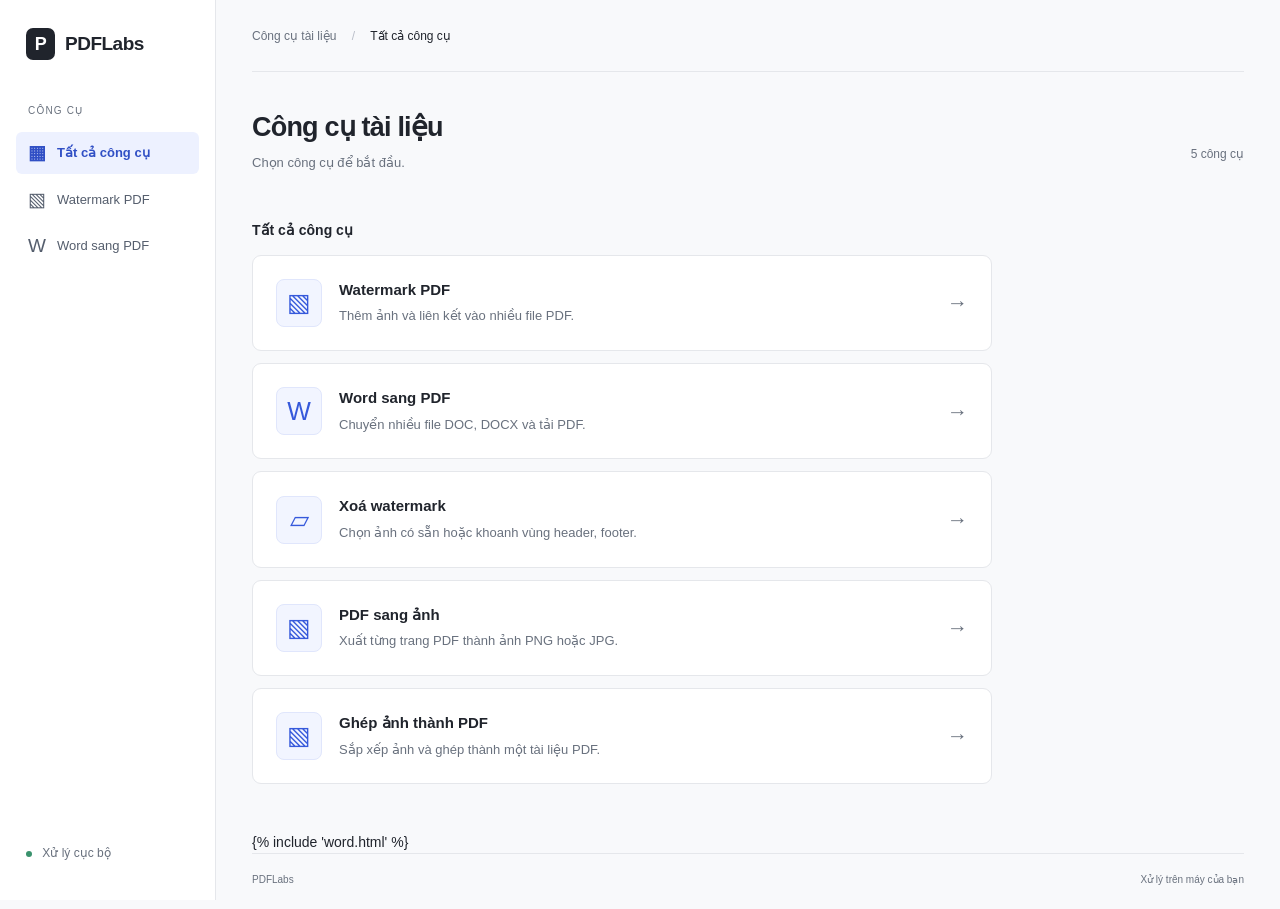
==== commit 61d9e97f: "Add PDF to images and ordered images to PDF tools" ====
--- a/templates/index.html
+++ b/templates/index.html
@@ -2,7 +2,7 @@
 <html lang="vi"><head><meta charset="utf-8"><meta name="viewport" content="width=device-width, initial-scale=1"><title>PDFLabs · Công cụ tài liệu</title><link rel="stylesheet" href="/static/style.css"><link rel="stylesheet" href="/static/word.css"></head>
 <body><aside class="sidebar"><a class="brand" href="/"><span class="brand-mark">P</span><span>PDFLabs</span></a><div class="workspace">CÔNG CỤ</div><button id="nav-home" class="nav active"><span class="nav-icon">▦</span><span>Tất cả công cụ</span></button><button id="nav-watermark" class="nav"><span class="nav-icon">▧</span><span>Watermark PDF</span></button><button id="nav-word" class="nav"><span class="nav-icon">W</span><span>Word sang PDF</span></button><div class="side-bottom"><span class="dot"></span> Xử lý cục bộ</div></aside>
 <main><header><span>Công cụ tài liệu <b>/</b> <span id="breadcrumb">Tất cả công cụ</span></span></header>
-<section id="dashboard"><div class="page-heading"><div><h1>Công cụ tài liệu</h1><p class="intro">Chọn công cụ để bắt đầu.</p></div><span class="count-label">3 công cụ</span></div><div class="section-title"><h2>Tất cả công cụ</h2></div><div class="tools"><button class="tool ready" id="open-watermark"><span class="tool-icon">▧</span><div class="tool-description"><h3>Watermark PDF</h3><p>Thêm ảnh và liên kết vào nhiều file PDF.</p></div><span class="tool-link" aria-hidden="true">→</span></button><button class="tool ready" id="open-word"><span class="tool-icon">W</span><div class="tool-description"><h3>Word sang PDF</h3><p>Chuyển nhiều file DOC, DOCX và tải PDF.</p></div><span class="tool-link" aria-hidden="true">→</span></button><a class="tool ready" href="/remove-watermark"><span class="tool-icon">▱</span><div class="tool-description"><h3>Xoá watermark</h3><p>Chọn ảnh có sẵn hoặc khoanh vùng header, footer.</p></div><span class="tool-link">→</span></a></div></section>
+<section id="dashboard"><div class="page-heading"><div><h1>Công cụ tài liệu</h1><p class="intro">Chọn công cụ để bắt đầu.</p></div><span class="count-label">5 công cụ</span></div><div class="section-title"><h2>Tất cả công cụ</h2></div><div class="tools"><button class="tool ready" id="open-watermark"><span class="tool-icon">▧</span><div class="tool-description"><h3>Watermark PDF</h3><p>Thêm ảnh và liên kết vào nhiều file PDF.</p></div><span class="tool-link" aria-hidden="true">→</span></button><button class="tool ready" id="open-word"><span class="tool-icon">W</span><div class="tool-description"><h3>Word sang PDF</h3><p>Chuyển nhiều file DOC, DOCX và tải PDF.</p></div><span class="tool-link" aria-hidden="true">→</span></button><a class="tool ready" href="/remove-watermark"><span class="tool-icon">▱</span><div class="tool-description"><h3>Xoá watermark</h3><p>Chọn ảnh có sẵn hoặc khoanh vùng header, footer.</p></div><span class="tool-link">→</span></a><a class="tool ready" href="/pdf-to-images"><span class="tool-icon">▧</span><div class="tool-description"><h3>PDF sang ảnh</h3><p>Xuất từng trang PDF thành ảnh PNG hoặc JPG.</p></div><span class="tool-link">→</span></a><a class="tool ready" href="/images-to-pdf"><span class="tool-icon">▧</span><div class="tool-description"><h3>Ghép ảnh thành PDF</h3><p>Sắp xếp ảnh và ghép thành một tài liệu PDF.</p></div><span class="tool-link">→</span></a></div></section>
 <section id="editor" hidden><button id="back" class="back">← Công cụ</button><h1>Watermark PDF</h1><p class="intro">Thêm watermark vào nhiều tài liệu trong một lần.</p><form id="watermark-form"><div class="editor-grid"><div class="left-stack"><div class="panel"><div class="panel-title"><span class="step">1</span><h2>Tài liệu PDF</h2><span id="file-count">Chưa chọn file</span></div><label class="drop" id="dropzone"><span class="upload-icon">↥</span><strong>Kéo PDF vào đây</strong><span>hoặc <u>Chọn file</u></span><small>Tối đa 100 PDF · 195 MB</small><input type="file" id="pdfs" accept="application/pdf,.pdf" multiple></label><div id="file-list" class="file-list"></div></div><div class="panel"><div class="panel-title"><span class="step">2</span><h2>Watermark</h2></div>
 <div class="type-switch" role="group" aria-label="Loại watermark"><label><input type="radio" name="kind" value="image" checked> Ảnh</label><label><input type="radio" name="kind" value="text"> Chữ</label></div>
 <div id="text-settings" hidden><label class="field-label">Nội dung chữ<textarea name="text" rows="3" maxlength="300" placeholder="Ví dụ: TÀI LIỆU NỘI BỘ">tailieuchuan.vn</textarea></label><small>Tối đa 300 ký tự · 5 dòng</small><div class="fields text-options"><label>Kiểu chữ<select name="font"><option value="sans">Arial</option><option value="serif">Times New Roman</option><option value="mono">Courier New</option></select></label><label>Nét chữ<select name="bold"><option value="false">Thường</option><option value="true">In đậm</option></select></label></div></div>
